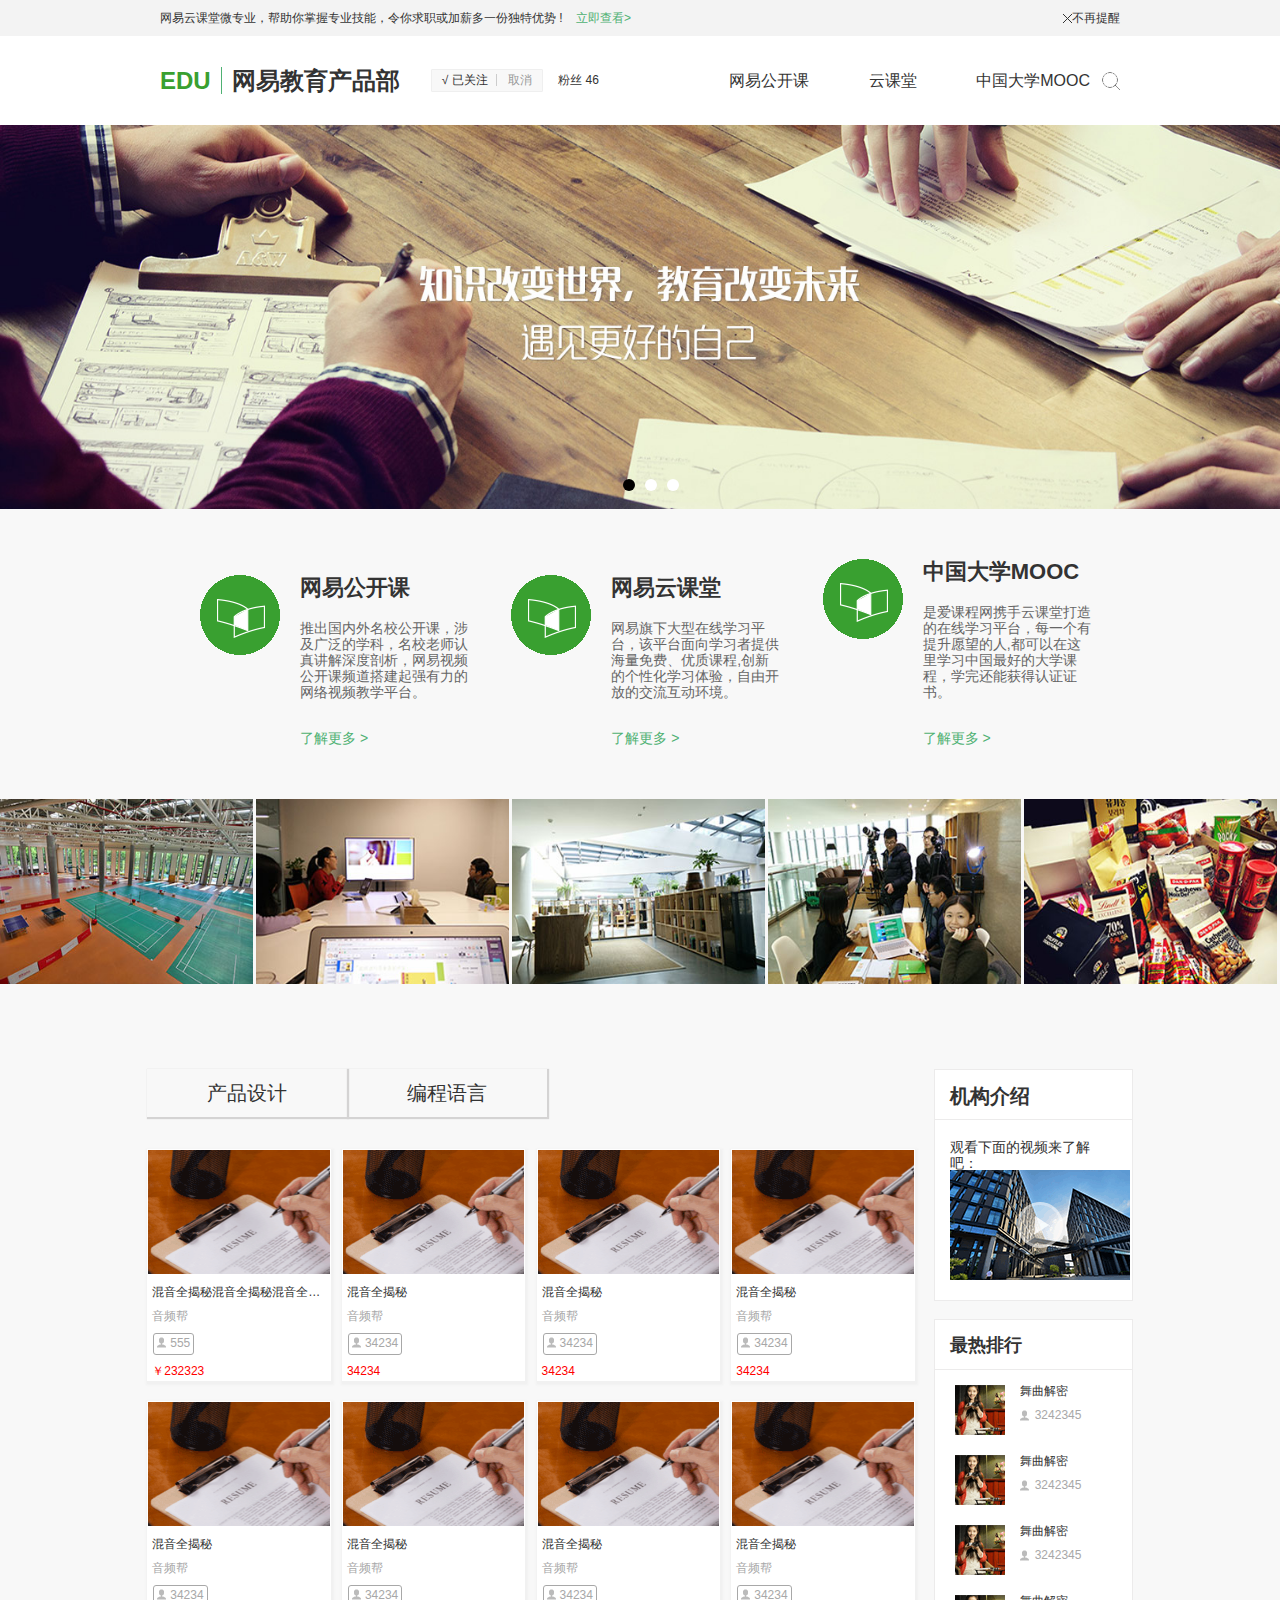
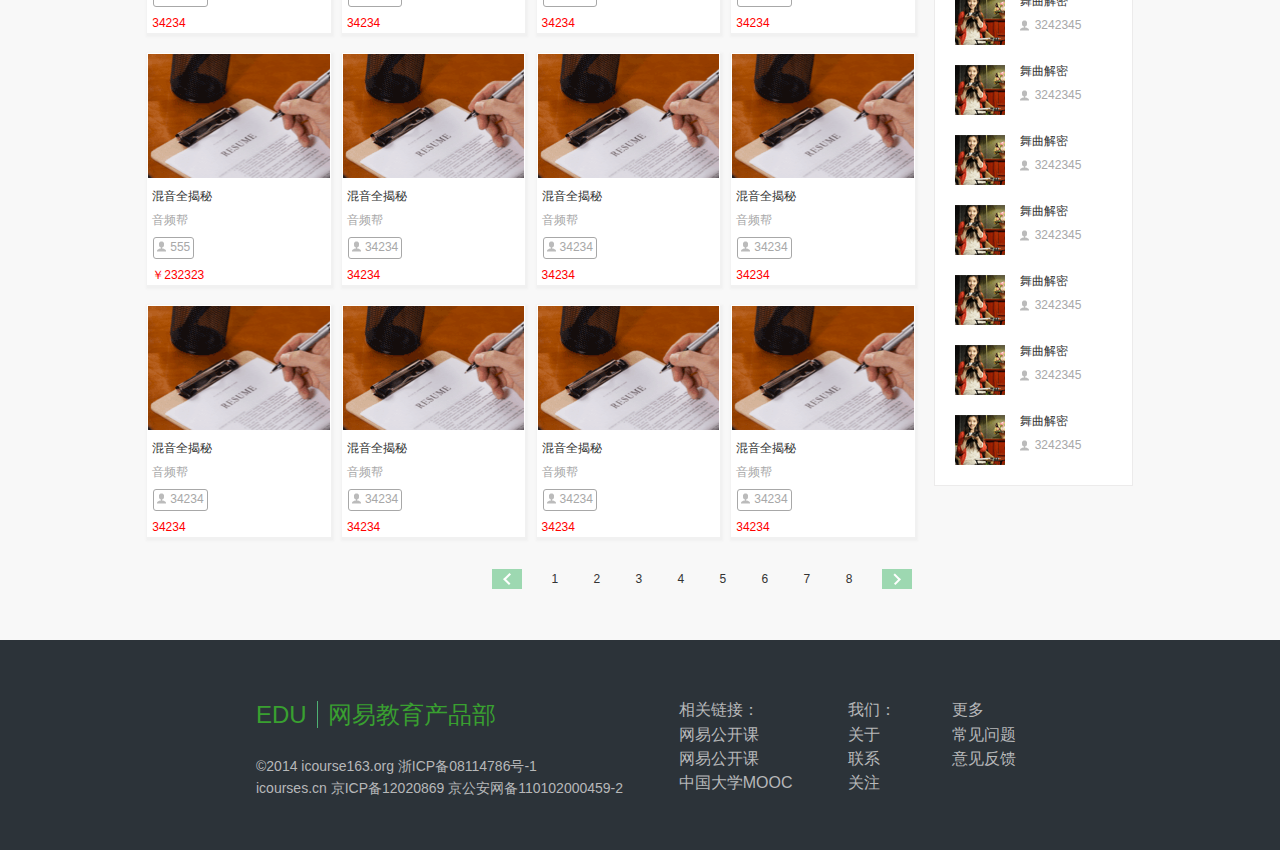
==== index.html @ 42579b44 "first commit" ====
<!DOCTYPE html>
<html lang="en">
<head>
    <meta charset="UTF-8">
    <title>网易教育产品部</title>
    <link rel="stylesheet" href="css/style.css">
</head>
<body>
    <div class="g-pro">
        <div class="pro-content">
            <div class="pro-content-left">
                <p>网易云课堂微专业，帮助你掌握专业技能，令你求职或加薪多一份独特优势 !<span><a href="http://study.163.com/smartSpec/intro.htm"> 立即查看></a></span></p>
            </div>
            <div class="pro-content-right">不再提醒</div>
        </div>
    </div>
    <div class="g-nav">
        <div class="nav-content">
            <div class="nav-left">
                <div class="nav-left-head"><h1><span class="green">EDU</span>网易教育产品部</h1></div>
                <div class="follow-btn"><span class="force">+ 关注</span><span class='cancel'> &nbsp;取消</span></div><span class="f0llow-num">粉丝 45</span>
            </div>
            <ul class="nav-list">
                    <li><a href="http://open.163.com/">网易公开课</a></li>
                    <li><a href="http://study.163.com/">云课堂</a></li>
                    <li><a href="http://www.icourse163.org/">中国大学MOOC</a></li>
            </ul>
        </div>
    </div>
    <div class="g-banner">
        <div id="list" >
            <img src="images/banner1.jpg" alt="1"/>
            <img src="images/banner2.jpg" alt="2"/>
            <img src="images/banner3.jpg" alt="3"/>
        </div>
        <div id="buttons">
            <span index="1" class="on"></span>
            <span index="2"></span>
            <span index="3"></span>
        </div>
    </div>
    <div class="g-product">
        <div class="product-content">
        <ul>
            <li class="open-icon">
            <div class="product">
                <h3>网易公开课</h3><p>推出国内外名校公开课，涉及广泛的学科，名校老师认真讲解深度剖析，网易视频公开课频道搭建起强有力的网络视频教学平台。</p><a href="http://open.163.com/">了解更多 ></a></div></li>
            <li class="learn-icon">
            <div class="product">
                <h3>网易云课堂</h3>
                <p>网易旗下大型在线学习平台，该平台面向学习者提供海量免费、优质课程,创新的个性化学习体验，自由开放的交流互动环境。</p>
                <a href="http://study.163.com/">了解更多 ></a>
            </div></li>
            <li class="mooc-icon">
            <div class="product">
                <h3>中国大学MOOC</h3>
                <p>是爱课程网携手云课堂打造的在线学习平台，每一个有提升愿望的人,都可以在这里学习中国最好的大学课程，学完还能获得认证证书。</p>
                <a href="http://www.icourse163.org/">了解更多 ></a></li>
            </div>
        </ul>
        </div>
    </div>
    <div class="g-img-dis">
        <div class="pic"><img src="images/work1.jpg" alt="1"></div>
        <div class="pic"><img src="images/work2.jpg" alt="2"></div>
        <div class="pic"><img src="images/work3.jpg" alt="3"></div>
        <div class="pic"><img src="images/work4.jpg" alt="4"></div>
        <div class="pic"><img src="images/work5.jpg" alt="5"></div>
    </div>
    <div class="g-course">
        <div class="g-main-course">
            <div class="design">产品设计</div>
            <div class="languge">编程语言</div>
            <div class="course-list">
                <ul>
                <li class="list-item">
                    <div class="item-content">
                        <p class="item-title">混音全揭秘混音全揭秘混音全揭秘混音全揭秘</p>
                        <p class="item-category">音频帮</p>
                        <p class="learnerCount">555</p>
                        <p class="price">￥232323</p>
                    </div>
                </li>
                <li class="list-item">
                    <div class="item-content">
                        <p class="item-title">混音全揭秘</p>
                        <p class="item-category">音频帮</p>
                        <p class="learnerCount">34234</p>
                        <p class="price">34234</p>
                    </div>
                </li>
                <li class="list-item">
                    <div class="item-content">
                        <p class="item-title">混音全揭秘</p>
                        <p class="item-category">音频帮</p>
                        <p class="learnerCount">34234</p>
                        <p class="price">34234</p>
                    </div>
                </li>
                <li class="list-item">
                    <div class="item-content">
                        <p class="item-title">混音全揭秘</p>
                        <p class="item-category">音频帮</p>
                        <p class="learnerCount">34234</p>
                        <p class="price">34234</p>
                    </div>
                </li>
                <li class="list-item">
                    <div class="item-content">
                        <p class="item-title">混音全揭秘</p>
                        <p class="item-category">音频帮</p>
                        <p class="learnerCount">34234</p>
                        <p class="price">34234</p>
                    </div>
                </li>
                <li class="list-item">
                    <div class="item-content">
                        <p class="item-title">混音全揭秘</p>
                        <p class="item-category">音频帮</p>
                        <p class="learnerCount">34234</p>
                        <p class="price">34234</p>
                    </div>
                </li>
                <li class="list-item">
                    <div class="item-content">
                        <p class="item-title">混音全揭秘</p>
                        <p class="item-category">音频帮</p>
                        <p class="learnerCount">34234</p>
                        <p class="price">34234</p>
                    </div>
                </li>
                <li class="list-item">
                    <div class="item-content">
                        <p class="item-title">混音全揭秘</p>
                        <p class="item-category">音频帮</p>
                        <p class="learnerCount">34234</p>
                        <p class="price">34234</p>
                    </div>
                </li>
                <li class="list-item">
                    <div class="item-content">
                        <p class="item-title">混音全揭秘</p>
                        <p class="item-category">音频帮</p>
                        <p class="learnerCount">555</p>
                        <p class="price">￥232323</p>
                    </div>
                </li>
                <li class="list-item">
                    <div class="item-content">
                        <p class="item-title">混音全揭秘</p>
                        <p class="item-category">音频帮</p>
                        <p class="learnerCount">34234</p>
                        <p class="price">34234</p>
                    </div>
                </li>
                <li class="list-item">
                    <div class="item-content">
                        <p class="item-title">混音全揭秘</p>
                        <p class="item-category">音频帮</p>
                        <p class="learnerCount">34234</p>
                        <p class="price">34234</p>
                    </div>
                </li>
                <li class="list-item">
                    <div class="item-content">
                        <p class="item-title">混音全揭秘</p>
                        <p class="item-category">音频帮</p>
                        <p class="learnerCount">34234</p>
                        <p class="price">34234</p>
                    </div>
                </li>
                <li class="list-item">
                    <div class="item-content">
                        <p class="item-title">混音全揭秘</p>
                        <p class="item-category">音频帮</p>
                        <p class="learnerCount">34234</p>
                        <p class="price">34234</p>
                    </div>
                </li>
                <li class="list-item">
                    <div class="item-content">
                        <p class="item-title">混音全揭秘</p>
                        <p class="item-category">音频帮</p>
                        <p class="learnerCount">34234</p>
                        <p class="price">34234</p>
                    </div>
                </li>
                <li class="list-item">
                    <div class="item-content">
                        <p class="item-title">混音全揭秘</p>
                        <p class="item-category">音频帮</p>
                        <p class="learnerCount">34234</p>
                        <p class="price">34234</p>
                    </div>
                </li>
                <li class="list-item">
                    <div class="item-content">
                        <p class="item-title">混音全揭秘</p>
                        <p class="item-category">音频帮</p>
                        <p class="learnerCount">34234</p>
                        <p class="price">34234</p>
                    </div>
                </li>
                </ul>
            </div>
            <div class="next">
                <ul>
                    <li class="pre">&nbsp;&nbsp;&nbsp;&nbsp;&nbsp;&nbsp;&nbsp;&nbsp;&nbsp;</li>
                    <li class="num">1</li>
                    <li class="num">2</li>
                    <li class="num">3</li>
                    <li class="num">4</li>
                    <li class="num">5</li>
                    <li class="num">6</li>
                    <li class="num">7</li>
                    <li class="num">8</li>
                    <li class="nex">&nbsp;&nbsp;&nbsp;&nbsp;&nbsp;&nbsp;&nbsp;&nbsp;&nbsp;</li>
                </ul>
            </div>
        </div>
        <div class="g-side-hot">
            <div class="org-intro"><h2>机构介绍</h2></div>
            <div class="org-movie"><p>观看下面的视频来了解吧：</p></div>
            <div class="hot-list"><h3>最热排行</h3></div>
            <div class="hot-item">
                <ul>
                    <li>
                        <div class="item-content">
                            <p class="item-title">舞曲解密</p>
                            <p class="hotcount">3242345</p>
                        </div>
                    </li>
                    <li>
                        <div class="item-content">
                            <p class="item-title">舞曲解密</p>
                            <p class="hotcount">3242345</p>
                        </div>
                    </li>
                    <li>
                        <div class="item-content">
                            <p class="item-title">舞曲解密</p>
                            <p class="hotcount">3242345</p>
                        </div>
                    </li>
                    <li>
                        <div class="item-content">
                            <p class="item-title">舞曲解密</p>
                            <p class="hotcount">3242345</p>
                        </div>
                    </li>
                    <li>
                        <div class="item-content">
                            <p class="item-title">舞曲解密</p>
                            <p class="hotcount">3242345</p>
                        </div>
                    </li>
                    <li>
                        <div class="item-content">
                            <p class="item-title">舞曲解密</p>
                            <p class="hotcount">3242345</p>
                        </div>
                    </li>
                    <li>
                        <div class="item-content">
                            <p class="item-title">舞曲解密</p>
                            <p class="hotcount">3242345</p>
                        </div>
                    </li>
                    <li>
                        <div class="item-content">
                            <p class="item-title">舞曲解密</p>
                            <p class="hotcount">3242345</p>
                        </div>
                    </li>
                    <li>
                        <div class="item-content">
                            <p class="item-title">舞曲解密</p>
                            <p class="hotcount">3242345</p>
                        </div>
                    </li>
                    <li>
                        <div class="item-content">
                            <p class="item-title">舞曲解密</p>
                            <p class="hotcount">3242345</p>
                        </div>
                    </li>
                </ul>
            </div>
        </div>
    </div>
    <div class="g-footer">
        <ul>
            <li>
                <div class="footer-logo">
                    <p class="logo-name"><span class="green">EDU</span>网易教育产品部</p>
                    <p>©2014 icourse163.org 浙ICP备08114786号-1</p>
                    <p>icourses.cn 京ICP备12020869 京公安网备110102000459-2</p>
                </div>
            </li>
            <li>
                <div class="link">
                    <p>相关链接：</p>
                    <p><a href="">网易公开课</a></p>
                    <p><a href="">网易公开课</a></p>
                    <p><a href="">中国大学MOOC</a></p>
                </div>
            </li>
            <li>
                <div class="us">
                    <p>我们：</p>
                    <p>关于</p>
                    <p>联系</p>
                    <p id="weibo">关注</p>
                </div>
            </li>
            <li>
                <div>
                    <p>更多</p>
                    <p>常见问题</p>
                    <p>意见反馈</p>
                </div>
            </li>
        </ul>
    </div>
    <div class="g-dis-login">
        <div class="mask">
        <form  class="loginForm" name="loginForm">
            <div class="close-icon .clear:after"></div>
            <legend><h1>登录网易云课堂</h1></legend>
            <fieldset>
                <div class="msg"></div>
                <div>
                    <input type="text" name="account" id="account"placeholder="账户">
                </div>
                <div>
                    <input type="password" name="password" id="password" placeholder="密码">
                </div>
                <div>
                    <input id="login" type="button" value="登 录" >
                </div>
            </fieldset>
        </form>
        </div>
    </div>
    <script src="js/md5.min.js"></script>
    <script src="js/main.js" type="text/javascript"></script>
</body>
</html>
---- css/style.css ----
/* reset */
html,body,h1,h2,h3,h4,h5,h6,div,dl,dt,dd,ul,ol,li,p,blockquote,pre,hr,figure,table,caption,th,td,form,fieldset,legend,input,button,textarea,menu{margin:0;padding:0;}
header,footer,section,article,aside,nav,hgroup,address,figure,figcaption,menu,details{display:block;}
table{border-collapse:collapse;border-spacing:0;}
caption,th{text-align:left;font-weight:normal;}
html,body,fieldset,img,iframe,abbr{border:0;}
i,cite,em,var,address,dfn{font-style:normal;}
[hidefocus],summary{outline:0;}
li{list-style:none;}
h1,h2,h3,h4,h5,h6,small{font-size:100%;}
sup,sub{font-size:83%;}
pre,code,kbd,samp{font-family:inherit;}
q:before,q:after{content:none;}
body,textarea{overflow:auto;resize:none;}
label,summary{cursor:default;}
a,button{cursor:pointer;}
h1,h2,h3,h4,h5,h6,em,strong,b{font-weight:bold;}
del,ins,u,s,a,a:hover{text-decoration:none;}
body,textarea,input,button,select,keygen,legend{font:12px/1.14 arial,\5b8b\4f53;color:#333;outline:0;}
body{background:#fff;}
a,a:hover{color:#333;}

body{background-color: #f8f8f8}

.g-pro{height: 36px;background-color: #f3f3f3}
.pro-content{width: 75%;margin: 0 auto;line-height: 36px;}
.pro-content-left{float: left;}
.pro-content a{color: #4fb173;margin-left: 10px; }
.pro-content-right{ text-align: right; background: url(../images/close.png) 95% 50% no-repeat;}

.g-nav{height: 89px;background-color: #ffffff}
.nav-content{width: 75%;margin: 0 auto;line-height: 89px;}
.nav-left{float: left;}
.nav-left-head{float: left;font-size: 24px;}
.green{color: #39a030; border-right: 1px solid #4fb173;margin-right: 10px;padding-right: 10px;}
.follow-btn{display: inline-block;height: 21px;padding: 0px 10px;line-height: 21px;border-radius: 1px;cursor: pointer; margin: 0px 15px 0px 31px; background-color: #4fb173;color: #ffffff}
.follow-btn:hover{background-color: #2fb556;}
.follow-btn-ed{border:1px solid #efefef; background-color: #f8f8f8;color: #333333}
.follow-btn-ed:hover{background-color: #fff;}

.cancel{display: none; border-left: 1px solid #cccccc;padding-left: 8px;margin-left: 5px;color: #999999;height: 12px;font-size: 12px;line-height: 12px;}
.cancel:hover{color: #21a557;text-decoration: underline}
.nav-list{list-style: none;float: right;font-size: 16px; color: #747474;background: url(../images/search.png) no-repeat 100% 50%;}
.nav-list li{display: inline-block;margin-left: 25px;margin-right: 30px; }
.nav-list a:hover{color: #4fb173;}

.g-banner{position: relative;height: 384px; overflow: hidden;}
#list { width: 100%; height: 100%; position: absolute; z-index: 1;}
#list img {width: 100%;height: 384px;}
#buttons { position: absolute; height: 10px; width: 100px; z-index: 2; bottom: 20px; left: 623px;}
#buttons span { cursor: pointer; float: left; width: 12px; height: 12px; border-radius: 50%; background: #ffffff; margin-right: 10px;}
#buttons .on {  background: black;}

.g-product{height: 290px;background-color: #f8f8f8 }
.g-product .product-content{width: 75%;margin: 0 auto; }
.product-content ul{float: left;}
.product-content li{display: inline-block;width: 30%;margin-left: 20px;}
.product-content .open-icon{background: url(../images/mooc.png)  20px 50px no-repeat; }
.product-content .learn-icon{background: url(../images/mooc.png)  20px 50px no-repeat; }
.product-content .mooc-icon{background: url(../images/mooc.png)  20px 50px no-repeat; }
.product{margin-top: 50px;margin-left: 120px; font-size: 14px;}
.product h3{font-size: 22px;}
.product p{margin-bottom: 30px;margin-top: 21px;color: #666666}
.product a{color:  #4fb173;}

.g-dis-img{height: 220px;}
.pic{float: left;width: 20%;}
.pic img{width: 99%; height: 185px; }


.g-course{position: relative;width: 77%;margin: 0 auto; margin-top: 270px; }
.g-main-course{position: absolute;left: 0;top: 0; width: 80%;}
.design{position: absolute;left: 0;top: 0;width: 200px;height: 48px;font-size: 20px; box-shadow: 1px 1px 1px 1px #d4d3d3; text-align: center;line-height: 48px;}
.languge{position: absolute;left: 200px;top: 0;width: 200px;height: 48px;font-size: 20px; box-shadow: 1px 1px 1px 1px #d4d3d3;text-align: center;line-height: 48px; }
.course-list{position: absolute;top: 80px;left: 0;width: 100%}
.course-list ul{float: left;width: 100%;}
.course-list li{background-color: #ffffff;text-indent: 4px;}
.course-list li:hover{box-shadow: 1px 2px 3px 2px #d4d3d3;}
.list-item{display: inline-block;background-color: #ffffff; width: 23%;height: 230px;margin-right:8px;margin-bottom: 20px;border:1px solid #ffffff;box-shadow: 1px 2px 2px 2px #f1f1f1; background: url(../images/list.png) 0 0 no-repeat;}
.item-content{margin-top: 136px;}
.item-content p{margin-top: 10px}
.item-title{overflow: hidden;text-overflow: ellipsis;white-space: nowrap;width: 98%}
.item-category{color: #a8a8a8}
.learnerCount{display: inline-block; border: 1px solid #a8a8a8;border-radius: 3px;padding: 3px 3px 3px 12px;margin-left: 5px; color: #a8a8a8;background: url(../images/count.png) 3px 3px no-repeat;text-align: right;}
.price{color: red}

.next{position: absolute;right: 24px;top: 1100px;height: 20px;}
.next ul{float: left;}
.next li{display: inline-block;margin: 0px 10px;line-height: 20px }
.next li:hover{background-color: #9dd8b1;color: #ffffff}
.next .num{padding: 0 6px;}
.next .pre{background: url(../images/pre.png) 0px 0px no-repeat;}
.next .nex{background: url(../images/next.png) 0px 0px no-repeat;margin-right: 0}


.org-intro{position: absolute;top: 0;right: 0;width: 20%;height: 50px;vertical-align: middle; background-color: #ffffff;border:1px solid #ecebeb;}
.org-intro h2{margin: 15px 15px;font-size: 20px;}
.org-movie{position: absolute;top: 50px;right: 0;width: 20%;height: 180px; border:1px solid #ecebeb;background: url(../images/intro.png) 15px 50px no-repeat;background-color: #ffffff;}
.org-movie p{margin: 20px 15px 10px ;font-size: 14px;}

.hot-list{position: absolute;top: 250px;right: 0;width: 20%; height: 50px;background-color: #ffffff;border:1px solid #ecebeb;}
.hot-list h3{margin: 15px 15px;font-size: 18px;}
.hot-item{position: absolute;top: 300px;right: 0;width: 20%; background-color: #ffffff;border:1px solid #ecebeb;}
.hot-item li{background: url(../images/hot.png)20px  no-repeat;height: 50px;margin-bottom: 20px;}
.hot-item div{margin-left: 85px;margin-top: 15px;height: 50px}
.hot-item .hotcount{color: #a8a8a8;background: url(../images/count.png) 0px 1.5px no-repeat;padding-left: 15px;}

.g-footer ul{float: left;width: 80%;margin-left: 20%}
.g-footer li{display: inline-block;margin-right: 5%;margin-top: 6%;vertical-align: top;}
.g-footer{position: absolute;top: 2240px; height: 210px;width:100%;background-color: #2c3339;color: #b7b8b9;font-size: 16px;}
.g-footer p{margin-bottom: 6px;}
.g-footer .logo-name{margin-bottom: 30px;color: #39a030;font-size: 24px;}
.footer-logo p{font-size: 14px;}
.link a{color: #b7b8b9}
.link a:hover{text-decoration: underline};
.us{background: url(../images/weibo.png) 3px 10px no-repeat;}

.g-dis-login{display: none;}
.mask{position: fixed;top: 0;left: 0;z-index: 999;width: 100%;height: 100%;background:rgba(0,0,0,0.7) ;}
.close-icon{float: right;height: 20px;width: 30px; background: url(../images/close-icon.png) right 10px  top 10px no-repeat;}
.loginForm{width: 380px;height: 280px;margin:120px auto;background-color: #ffffff;}
.loginForm legend{font: 18px bold "微软雅黑";color: #000;margin-left: 40px;padding-top: 30px; }
.loginForm fieldset>div{margin:20px 40px ;}
.loginForm input{width: 100%;height: 40px;text-indent: 10px;font-size: 18px;}
.loginForm input[value]{width: 100%;height: 40px;margin-top: 10px;font-size: 18px;border:2px solid #d5e3da; border-top: none;border-left: none; background-color: #1ea73f;color: #fff}
.clear:after{display:block;visibility:hidden;clear:left;height:0;overflow:hidden;content:'.';}
.clear{zoom:1;}
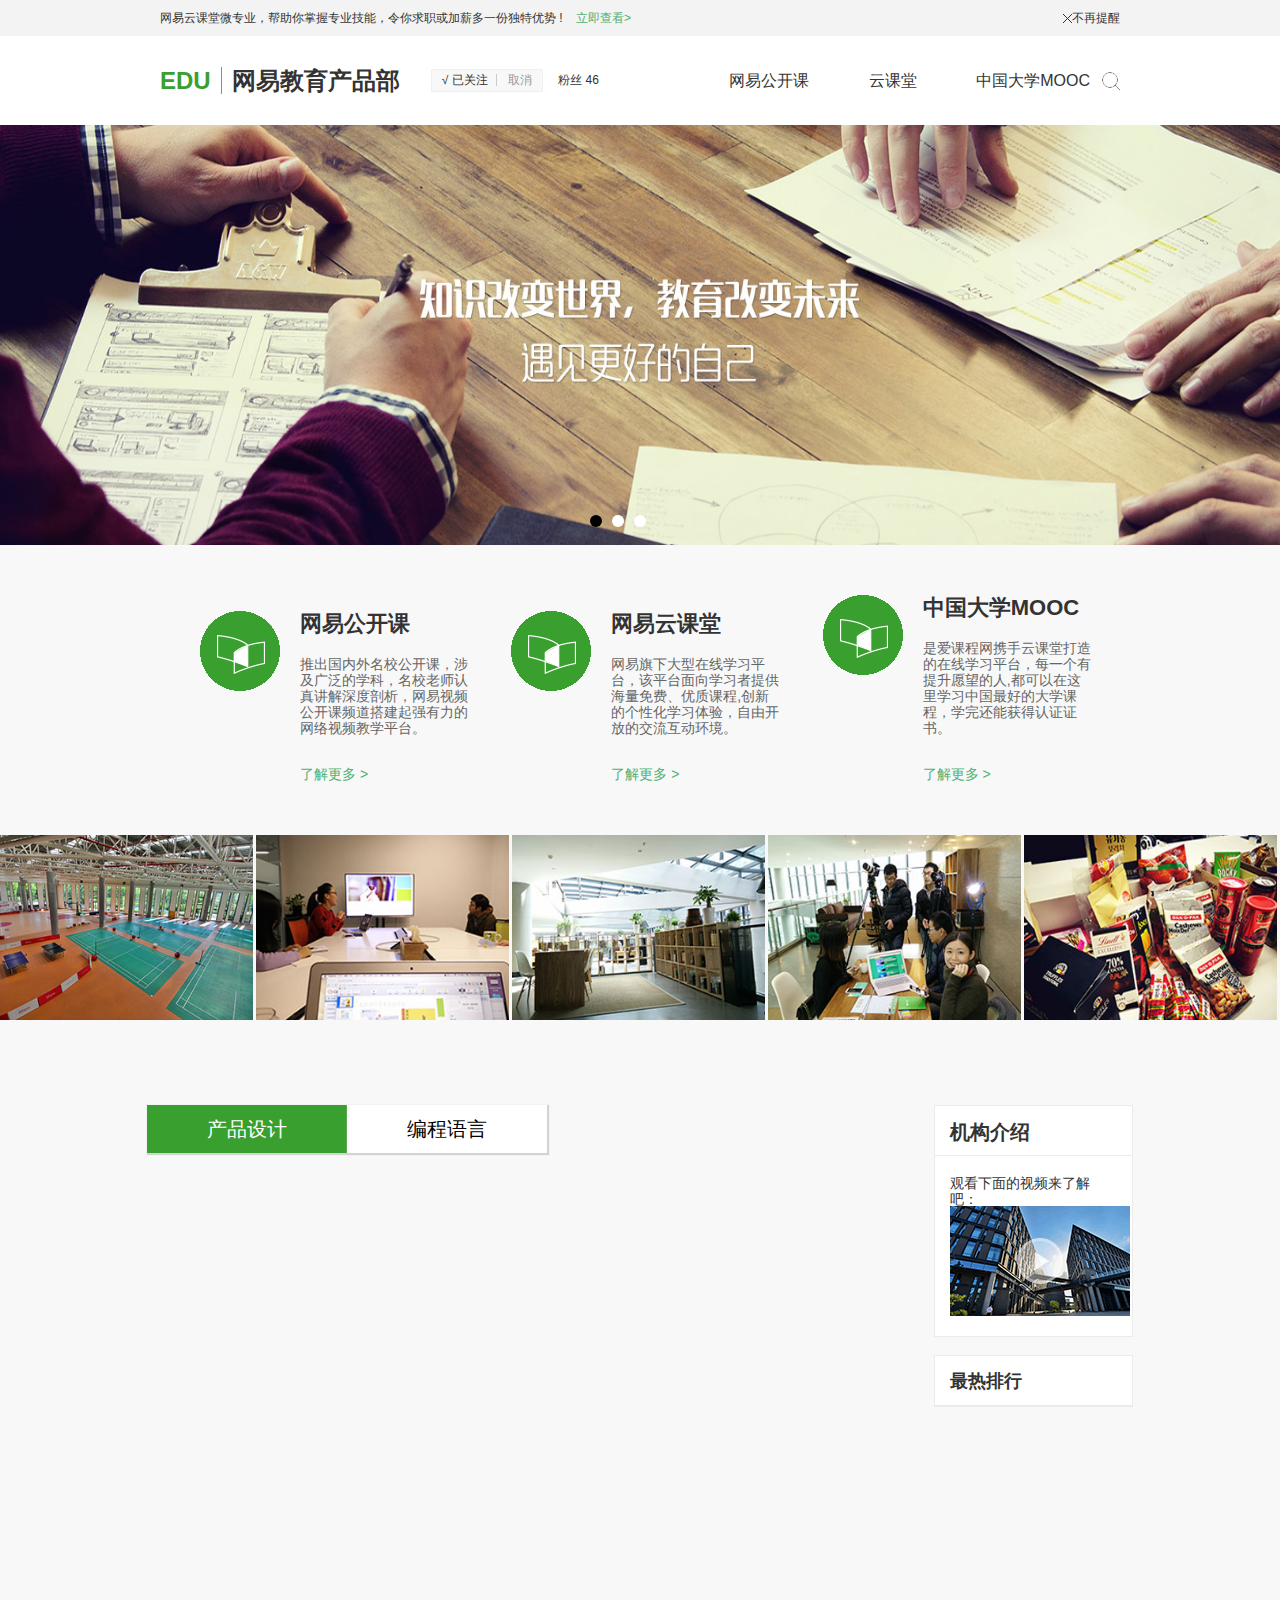
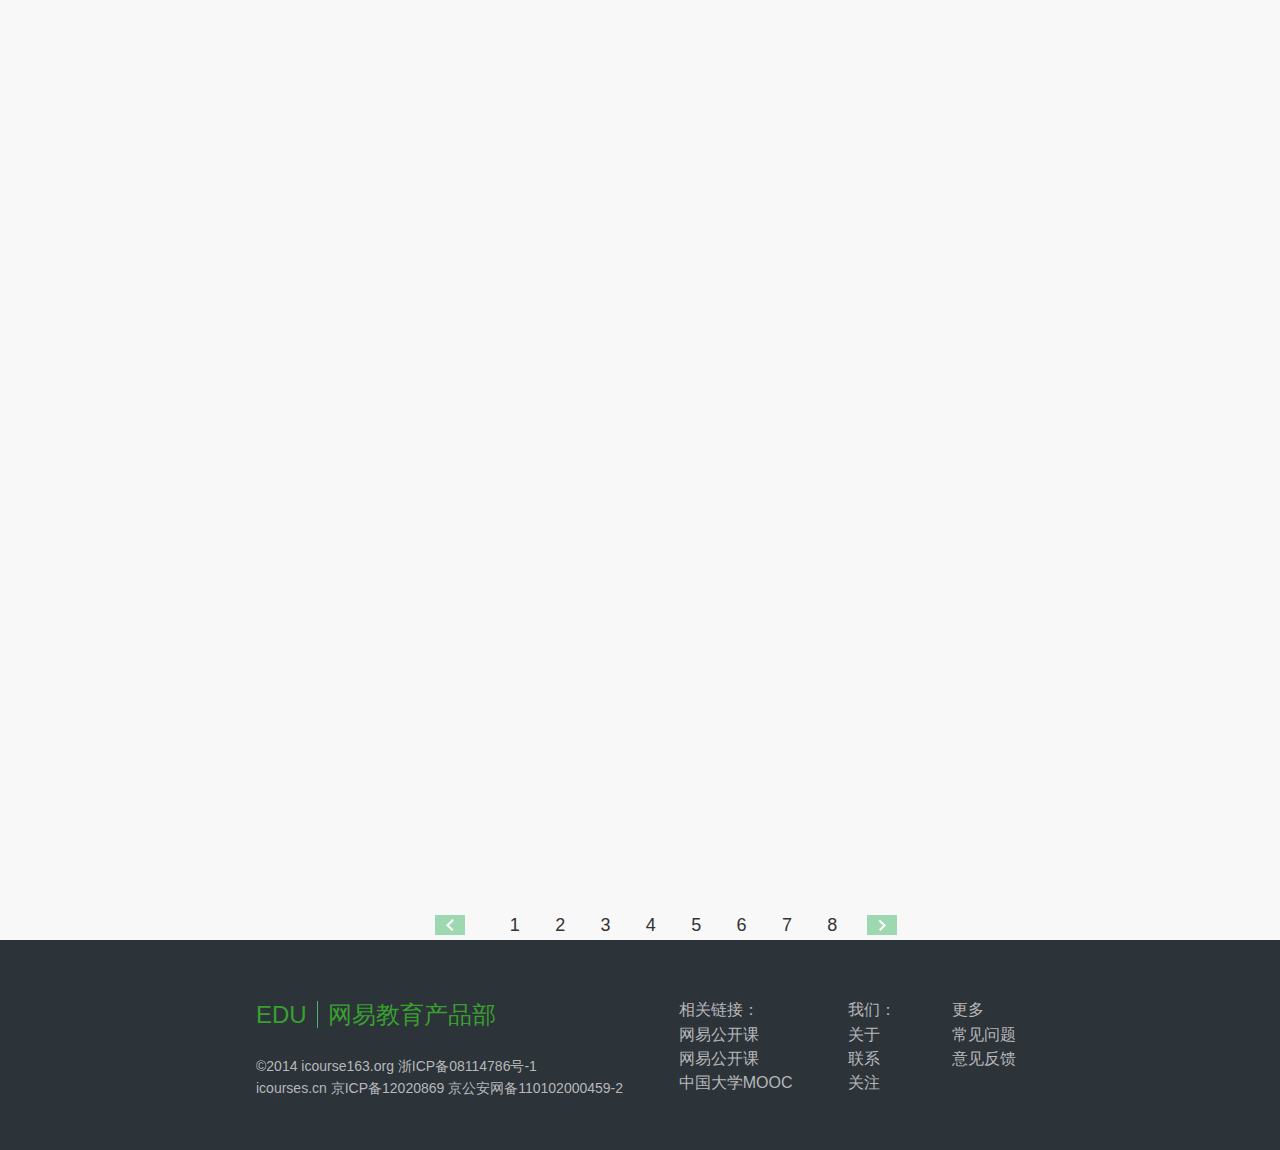
==== commit 76693171: "基本完成" ====
--- a/index.html
+++ b/index.html
@@ -1,7 +1,7 @@
 <!DOCTYPE html>
 <html lang="en">
 <head>
-    <meta charset="UTF-8">
+    <meta charset="UTF-8" name="viewport" content="width=device-width,initial-scale=1.0,user-scalable=no"/>
     <title>网易教育产品部</title>
     <link rel="stylesheet" href="css/style.css">
 </head>
@@ -28,10 +28,12 @@
         </div>
     </div>
     <div class="g-banner">
-        <div id="list" >
-            <img src="images/banner1.jpg" alt="1"/>
-            <img src="images/banner2.jpg" alt="2"/>
-            <img src="images/banner3.jpg" alt="3"/>
+        <div id="list" style="top:-420px;" >
+            <a href=""><img src="images/banner3.jpg" alt="3"/></a>
+            <a href="http://open.163.com/"><img src="images/banner1.jpg" alt="1"/></a>
+            <a href="http://study.163.com/"><img src="images/banner2.jpg" alt="2" /></a>
+            <a href="http://www.icourse163.org/"><img src="images/banner3.jpg" alt="3"/></a>
+            <a href=""><img src="images/banner1.jpg" alt="1"/></a>
         </div>
         <div id="buttons">
             <span index="1" class="on"></span>
@@ -73,134 +75,6 @@
             <div class="languge">编程语言</div>
             <div class="course-list">
                 <ul>
-                <li class="list-item">
-                    <div class="item-content">
-                        <p class="item-title">混音全揭秘混音全揭秘混音全揭秘混音全揭秘</p>
-                        <p class="item-category">音频帮</p>
-                        <p class="learnerCount">555</p>
-                        <p class="price">￥232323</p>
-                    </div>
-                </li>
-                <li class="list-item">
-                    <div class="item-content">
-                        <p class="item-title">混音全揭秘</p>
-                        <p class="item-category">音频帮</p>
-                        <p class="learnerCount">34234</p>
-                        <p class="price">34234</p>
-                    </div>
-                </li>
-                <li class="list-item">
-                    <div class="item-content">
-                        <p class="item-title">混音全揭秘</p>
-                        <p class="item-category">音频帮</p>
-                        <p class="learnerCount">34234</p>
-                        <p class="price">34234</p>
-                    </div>
-                </li>
-                <li class="list-item">
-                    <div class="item-content">
-                        <p class="item-title">混音全揭秘</p>
-                        <p class="item-category">音频帮</p>
-                        <p class="learnerCount">34234</p>
-                        <p class="price">34234</p>
-                    </div>
-                </li>
-                <li class="list-item">
-                    <div class="item-content">
-                        <p class="item-title">混音全揭秘</p>
-                        <p class="item-category">音频帮</p>
-                        <p class="learnerCount">34234</p>
-                        <p class="price">34234</p>
-                    </div>
-                </li>
-                <li class="list-item">
-                    <div class="item-content">
-                        <p class="item-title">混音全揭秘</p>
-                        <p class="item-category">音频帮</p>
-                        <p class="learnerCount">34234</p>
-                        <p class="price">34234</p>
-                    </div>
-                </li>
-                <li class="list-item">
-                    <div class="item-content">
-                        <p class="item-title">混音全揭秘</p>
-                        <p class="item-category">音频帮</p>
-                        <p class="learnerCount">34234</p>
-                        <p class="price">34234</p>
-                    </div>
-                </li>
-                <li class="list-item">
-                    <div class="item-content">
-                        <p class="item-title">混音全揭秘</p>
-                        <p class="item-category">音频帮</p>
-                        <p class="learnerCount">34234</p>
-                        <p class="price">34234</p>
-                    </div>
-                </li>
-                <li class="list-item">
-                    <div class="item-content">
-                        <p class="item-title">混音全揭秘</p>
-                        <p class="item-category">音频帮</p>
-                        <p class="learnerCount">555</p>
-                        <p class="price">￥232323</p>
-                    </div>
-                </li>
-                <li class="list-item">
-                    <div class="item-content">
-                        <p class="item-title">混音全揭秘</p>
-                        <p class="item-category">音频帮</p>
-                        <p class="learnerCount">34234</p>
-                        <p class="price">34234</p>
-                    </div>
-                </li>
-                <li class="list-item">
-                    <div class="item-content">
-                        <p class="item-title">混音全揭秘</p>
-                        <p class="item-category">音频帮</p>
-                        <p class="learnerCount">34234</p>
-                        <p class="price">34234</p>
-                    </div>
-                </li>
-                <li class="list-item">
-                    <div class="item-content">
-                        <p class="item-title">混音全揭秘</p>
-                        <p class="item-category">音频帮</p>
-                        <p class="learnerCount">34234</p>
-                        <p class="price">34234</p>
-                    </div>
-                </li>
-                <li class="list-item">
-                    <div class="item-content">
-                        <p class="item-title">混音全揭秘</p>
-                        <p class="item-category">音频帮</p>
-                        <p class="learnerCount">34234</p>
-                        <p class="price">34234</p>
-                    </div>
-                </li>
-                <li class="list-item">
-                    <div class="item-content">
-                        <p class="item-title">混音全揭秘</p>
-                        <p class="item-category">音频帮</p>
-                        <p class="learnerCount">34234</p>
-                        <p class="price">34234</p>
-                    </div>
-                </li>
-                <li class="list-item">
-                    <div class="item-content">
-                        <p class="item-title">混音全揭秘</p>
-                        <p class="item-category">音频帮</p>
-                        <p class="learnerCount">34234</p>
-                        <p class="price">34234</p>
-                    </div>
-                </li>
-                <li class="list-item">
-                    <div class="item-content">
-                        <p class="item-title">混音全揭秘</p>
-                        <p class="item-category">音频帮</p>
-                        <p class="learnerCount">34234</p>
-                        <p class="price">34234</p>
-                    </div>
-                </li>
                 </ul>
             </div>
             <div class="next">
@@ -224,66 +98,7 @@
             <div class="hot-list"><h3>最热排行</h3></div>
             <div class="hot-item">
                 <ul>
-                    <li>
-                        <div class="item-content">
-                            <p class="item-title">舞曲解密</p>
-                            <p class="hotcount">3242345</p>
-                        </div>
-                    </li>
-                    <li>
-                        <div class="item-content">
-                            <p class="item-title">舞曲解密</p>
-                            <p class="hotcount">3242345</p>
-                        </div>
-                    </li>
-                    <li>
-                        <div class="item-content">
-                            <p class="item-title">舞曲解密</p>
-                            <p class="hotcount">3242345</p>
-                        </div>
-                    </li>
-                    <li>
-                        <div class="item-content">
-                            <p class="item-title">舞曲解密</p>
-                            <p class="hotcount">3242345</p>
-                        </div>
-                    </li>
-                    <li>
-                        <div class="item-content">
-                            <p class="item-title">舞曲解密</p>
-                            <p class="hotcount">3242345</p>
-                        </div>
-                    </li>
-                    <li>
-                        <div class="item-content">
-                            <p class="item-title">舞曲解密</p>
-                            <p class="hotcount">3242345</p>
-                        </div>
-                    </li>
-                    <li>
-                        <div class="item-content">
-                            <p class="item-title">舞曲解密</p>
-                            <p class="hotcount">3242345</p>
-                        </div>
-                    </li>
-                    <li>
-                        <div class="item-content">
-                            <p class="item-title">舞曲解密</p>
-                            <p class="hotcount">3242345</p>
-                        </div>
-                    </li>
-                    <li>
-                        <div class="item-content">
-                            <p class="item-title">舞曲解密</p>
-                            <p class="hotcount">3242345</p>
-                        </div>
-                    </li>
-                    <li>
-                        <div class="item-content">
-                            <p class="item-title">舞曲解密</p>
-                            <p class="hotcount">3242345</p>
-                        </div>
-                    </li>
+
                 </ul>
             </div>
         </div>
@@ -342,6 +157,21 @@
         </form>
         </div>
     </div>
+    <div class="g-dis-vedio">
+        <div class="mask">
+            <div  class="video">
+                <div class="close-video"></div>
+                <h3>请观看下面的视频</h3>
+                <video src="http://mov.bn.netease.com/open-movie/nos/mp4/2014/12/30/SADQ86F5S_shd.mp4" width="860" height="480"  controls>
+
+                </video>
+            </div>
+            <div class="controls">
+                <input type="button" value="play" id="videobtn">
+                <span id="curtime">0</span>/<span id="duration">0</span>
+            </div>
+        </div>
+    </div>
     <script src="js/md5.min.js"></script>
     <script src="js/main.js" type="text/javascript"></script>
 </body>
--- a/css/style.css
+++ b/css/style.css
@@ -1,25 +1,15 @@
 /* reset */
-html,body,h1,h2,h3,h4,h5,h6,div,dl,dt,dd,ul,ol,li,p,blockquote,pre,hr,figure,table,caption,th,td,form,fieldset,legend,input,button,textarea,menu{margin:0;padding:0;}
-header,footer,section,article,aside,nav,hgroup,address,figure,figcaption,menu,details{display:block;}
-table{border-collapse:collapse;border-spacing:0;}
-caption,th{text-align:left;font-weight:normal;}
-html,body,fieldset,img,iframe,abbr{border:0;}
-i,cite,em,var,address,dfn{font-style:normal;}
-[hidefocus],summary{outline:0;}
+html,body,img,h1,h2,h3,h4,h5,h6,div,dl,dt,dd,ul,ol,li,p,blockquote,pre,hr,figure,table,caption,th,td,form,fieldset,legend,input,button,textarea,menu,a,video{margin:0;padding:0;}
+html,body,fieldset,img{border:0;}
 li{list-style:none;}
 h1,h2,h3,h4,h5,h6,small{font-size:100%;}
-sup,sub{font-size:83%;}
-pre,code,kbd,samp{font-family:inherit;}
-q:before,q:after{content:none;}
 body,textarea{overflow:auto;resize:none;}
-label,summary{cursor:default;}
 a,button{cursor:pointer;}
 h1,h2,h3,h4,h5,h6,em,strong,b{font-weight:bold;}
 del,ins,u,s,a,a:hover{text-decoration:none;}
 body,textarea,input,button,select,keygen,legend{font:12px/1.14 arial,\5b8b\4f53;color:#333;outline:0;}
 body{background:#fff;}
 a,a:hover{color:#333;}
-
 body{background-color: #f8f8f8}
 
 .g-pro{height: 36px;background-color: #f3f3f3}
@@ -44,10 +34,10 @@
 .nav-list li{display: inline-block;margin-left: 25px;margin-right: 30px; }
 .nav-list a:hover{color: #4fb173;}
 
-.g-banner{position: relative;height: 384px; overflow: hidden;}
-#list { width: 100%; height: 100%; position: absolute; z-index: 1;}
-#list img {width: 100%;height: 384px;}
-#buttons { position: absolute; height: 10px; width: 100px; z-index: 2; bottom: 20px; left: 623px;}
+.g-banner{position: relative;height: 420px; overflow: hidden;}
+#list { width: 100%;height: 2000px; position: absolute; z-index: 1;}
+#list img {width: 100%;height: 420px;display: table-row;}
+#buttons { position: absolute; height: 10px; width: 100px; z-index: 2; bottom: 20px; left: 50%;transform: translateX(-50%);}
 #buttons span { cursor: pointer; float: left; width: 12px; height: 12px; border-radius: 50%; background: #ffffff; margin-right: 10px;}
 #buttons .on {  background: black;}
 
@@ -74,20 +64,22 @@
 .languge{position: absolute;left: 200px;top: 0;width: 200px;height: 48px;font-size: 20px; box-shadow: 1px 1px 1px 1px #d4d3d3;text-align: center;line-height: 48px; }
 .course-list{position: absolute;top: 80px;left: 0;width: 100%}
 .course-list ul{float: left;width: 100%;}
-.course-list li{background-color: #ffffff;text-indent: 4px;}
-.course-list li:hover{box-shadow: 1px 2px 3px 2px #d4d3d3;}
-.list-item{display: inline-block;background-color: #ffffff; width: 23%;height: 230px;margin-right:8px;margin-bottom: 20px;border:1px solid #ffffff;box-shadow: 1px 2px 2px 2px #f1f1f1; background: url(../images/list.png) 0 0 no-repeat;}
-.item-content{margin-top: 136px;}
-.item-content p{margin-top: 10px}
+.course-list li{background-color: #ffffff; padding-bottom: 10px;}
+.course-list li img{width: 100%;height: 55%;}
+.course-list li:hover{box-shadow: 1px 2px 2px 2px #d4d3d3;}
+.course-list li:hover a{color: #39a030}
+.list-item{display: inline-block;background-color: #ffffff; width: 23%;height: 230px;margin-right:8px;margin-bottom: 20px;border:1px solid #ffffff;box-shadow: 1px 2px 2px 2px #f1f1f1; }
+.item-content{margin-top: 6px;}
+.item-content p{margin-top: 10px;margin-left: 5px;}
 .item-title{overflow: hidden;text-overflow: ellipsis;white-space: nowrap;width: 98%}
 .item-category{color: #a8a8a8}
 .learnerCount{display: inline-block; border: 1px solid #a8a8a8;border-radius: 3px;padding: 3px 3px 3px 12px;margin-left: 5px; color: #a8a8a8;background: url(../images/count.png) 3px 3px no-repeat;text-align: right;}
 .price{color: red}
 
-.next{position: absolute;right: 24px;top: 1100px;height: 20px;}
+.next{position: absolute;right: 24px;top: 1410px;height: 20px;}
 .next ul{float: left;}
-.next li{display: inline-block;margin: 0px 10px;line-height: 20px }
-.next li:hover{background-color: #9dd8b1;color: #ffffff}
+.next li{display: inline-block;margin: 0px 10px;line-height: 20px ;font-size: 18px;}
+.next li[class="num"]:hover {background-color: #9dd8b1;color: #ffffff;cursor: pointer;}
 .next .num{padding: 0 6px;}
 .next .pre{background: url(../images/pre.png) 0px 0px no-repeat;}
 .next .nex{background: url(../images/next.png) 0px 0px no-repeat;margin-right: 0}
@@ -101,13 +93,14 @@
 .hot-list{position: absolute;top: 250px;right: 0;width: 20%; height: 50px;background-color: #ffffff;border:1px solid #ecebeb;}
 .hot-list h3{margin: 15px 15px;font-size: 18px;}
 .hot-item{position: absolute;top: 300px;right: 0;width: 20%; background-color: #ffffff;border:1px solid #ecebeb;}
-.hot-item li{background: url(../images/hot.png)20px  no-repeat;height: 50px;margin-bottom: 20px;}
-.hot-item div{margin-left: 85px;margin-top: 15px;height: 50px}
+.hot-item li{height: 50px;margin-bottom: 20px;}
+.hot-item li img{height: 100%;width: 25%;float: left;margin-left: 15px;}
+.hot-item div{margin-left: 85px;margin-top: 15px;height: 50px;}
 .hot-item .hotcount{color: #a8a8a8;background: url(../images/count.png) 0px 1.5px no-repeat;padding-left: 15px;}
 
 .g-footer ul{float: left;width: 80%;margin-left: 20%}
 .g-footer li{display: inline-block;margin-right: 5%;margin-top: 6%;vertical-align: top;}
-.g-footer{position: absolute;top: 2240px; height: 210px;width:100%;background-color: #2c3339;color: #b7b8b9;font-size: 16px;}
+.g-footer{position: absolute;top: 2540px; height: 210px;width:100%;background-color: #2c3339;color: #b7b8b9;font-size: 16px;}
 .g-footer p{margin-bottom: 6px;}
 .g-footer .logo-name{margin-bottom: 30px;color: #39a030;font-size: 24px;}
 .footer-logo p{font-size: 14px;}
@@ -125,3 +118,11 @@
 .loginForm input[value]{width: 100%;height: 40px;margin-top: 10px;font-size: 18px;border:2px solid #d5e3da; border-top: none;border-left: none; background-color: #1ea73f;color: #fff}
 .clear:after{display:block;visibility:hidden;clear:left;height:0;overflow:hidden;content:'.';}
 .clear{zoom:1;}
+
+.g-dis-vedio{display: none;}
+.video{position: absolute;display: block; width: 900px;height:550px; margin-top: 80px;bottom: 80px; background-color: #fff; left:16%;  }
+.video h3{margin-left: 20px;font-size: 25px;margin-top: 20px;margin-bottom: 10px}
+video{margin-left: 20px;}
+#videobtn{background-color: red;}
+.close-video{float: right;height: 20px;width: 30px; background: url(../images/close-icon.png) right 10px  top 10px no-repeat;}
+
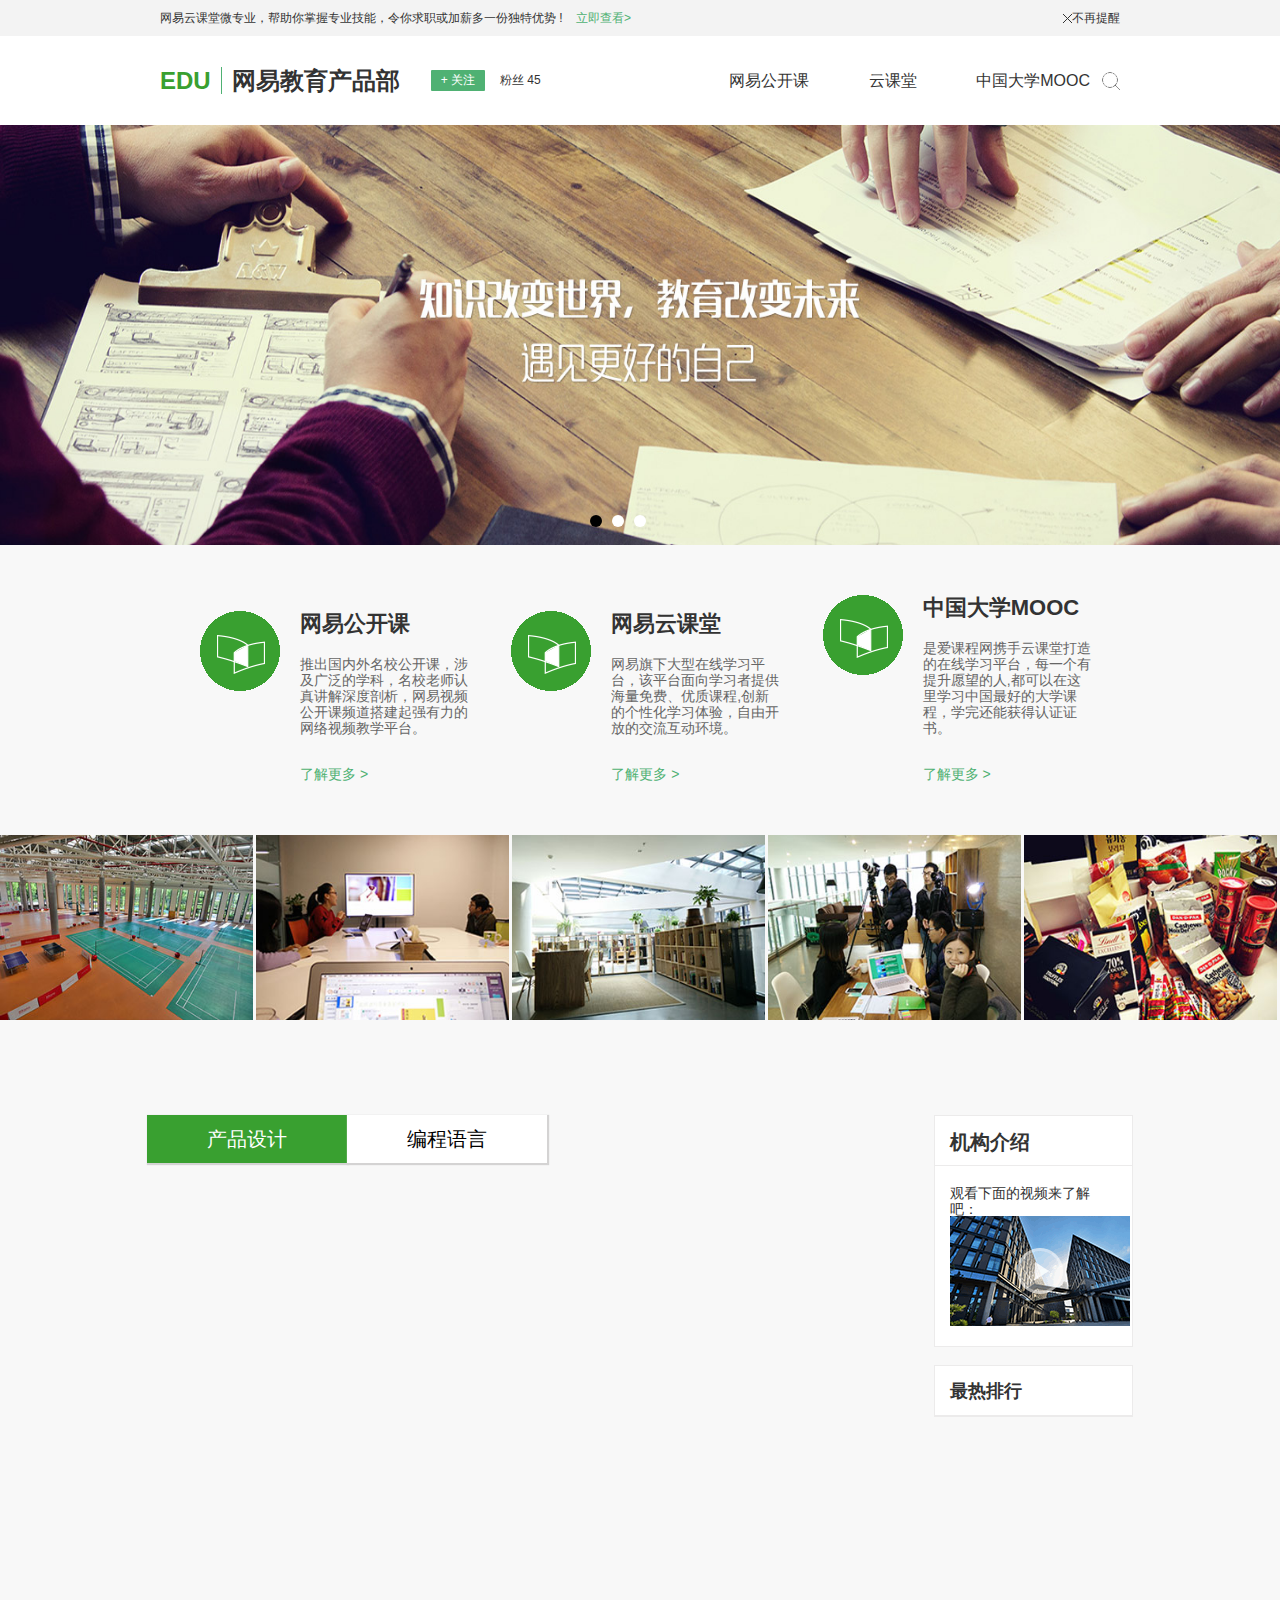
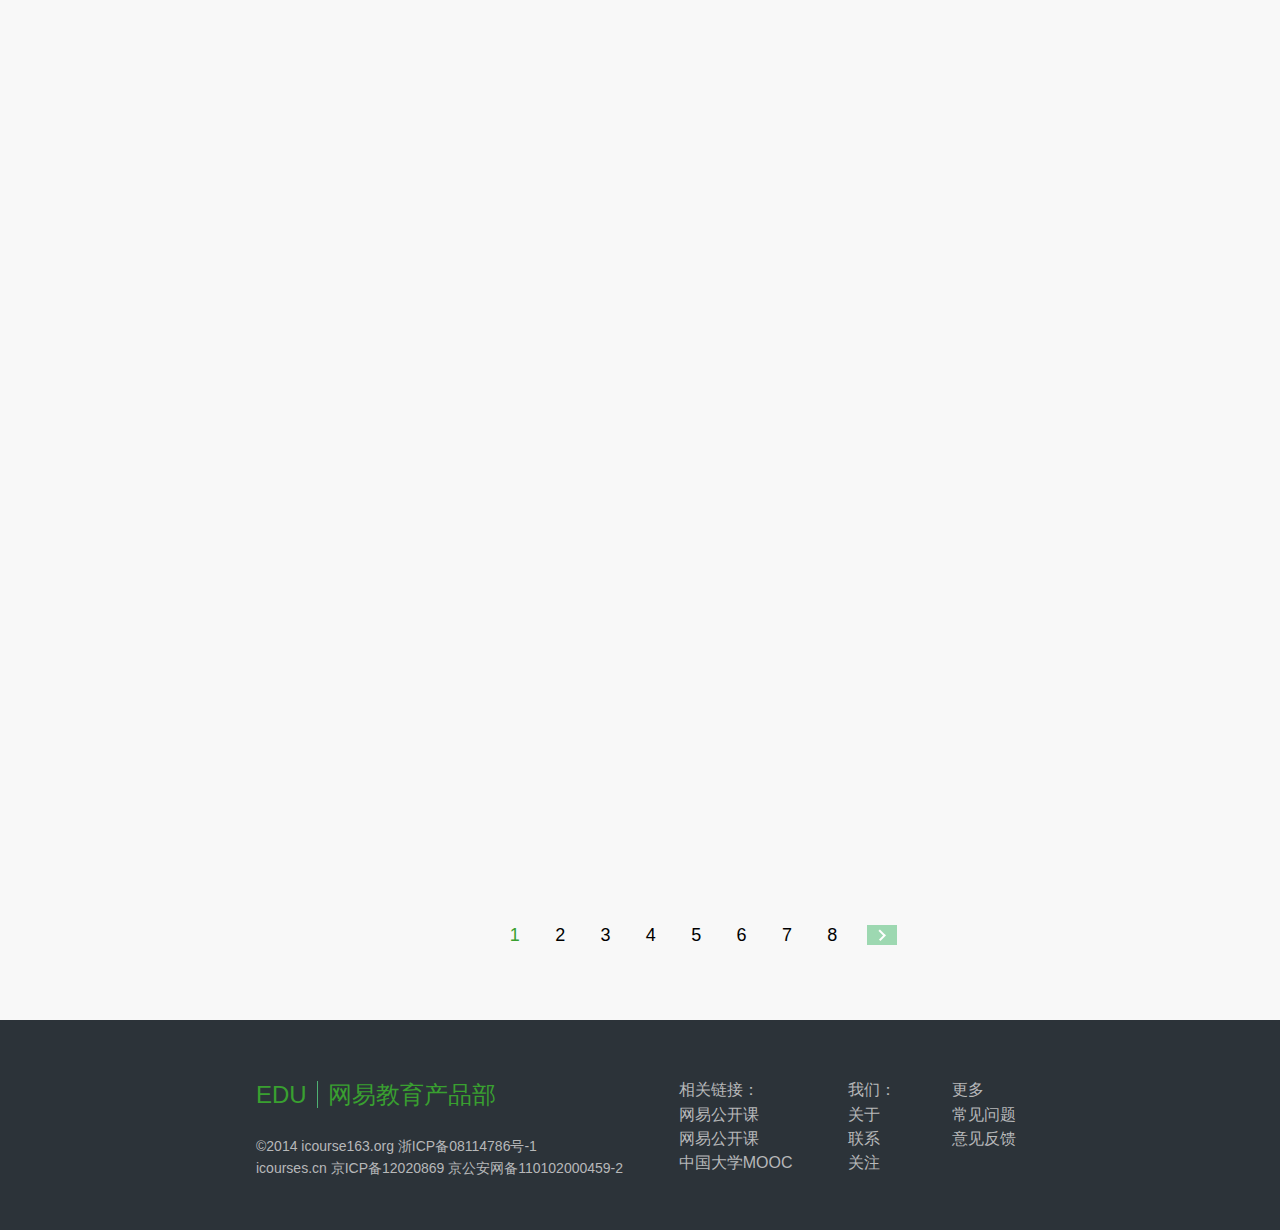
==== commit c1160209: "做了一些响应式布局" ====
--- a/index.html
+++ b/index.html
@@ -1,112 +1,139 @@
 <!DOCTYPE html>
 <html lang="en">
 <head>
-    <meta charset="UTF-8" name="viewport" content="width=device-width,initial-scale=1.0,user-scalable=no"/>
+    <meta charset="UTF-8" />
+    <meta http-equiv="Access-Control-Allow-Origin" content="*">
     <title>网易教育产品部</title>
     <link rel="stylesheet" href="css/style.css">
 </head>
 <body>
-    <div class="g-pro">
-        <div class="pro-content">
-            <div class="pro-content-left">
+    <!-- 底部提示 -->
+    <div class="g-tips">
+        <div class="m-tips">
+            <div class="tips">
                 <p>网易云课堂微专业，帮助你掌握专业技能，令你求职或加薪多一份独特优势 !<span><a href="http://study.163.com/smartSpec/intro.htm"> 立即查看></a></span></p>
             </div>
-            <div class="pro-content-right">不再提醒</div>
-        </div>
-    </div>
-    <div class="g-nav">
-        <div class="nav-content">
-            <div class="nav-left">
-                <div class="nav-left-head"><h1><span class="green">EDU</span>网易教育产品部</h1></div>
-                <div class="follow-btn"><span class="force">+ 关注</span><span class='cancel'> &nbsp;取消</span></div><span class="f0llow-num">粉丝 45</span>
-            </div>
-            <ul class="nav-list">
+            <div class="close">不再提醒</div>
+        </div>
+    </div>
+    <!--  -->
+    <!-- 标志、关注、导航模块 -->
+    <div class="g-hd">
+        <div class="m-hd">
+            <div class="fl">
+                <div class="logo"><h1><span class="green">EDU</span>网易教育产品部</h1></div>
+                <div class="btn"><span class="follow">+ 关注</span><span class='cancel'> &nbsp;取消</span></div><span class="follow-num">粉丝 45</span>
+            </div>
+            <ul class="nav ">
                     <li><a href="http://open.163.com/">网易公开课</a></li>
                     <li><a href="http://study.163.com/">云课堂</a></li>
                     <li><a href="http://www.icourse163.org/">中国大学MOOC</a></li>
             </ul>
         </div>
     </div>
-    <div class="g-banner">
-        <div id="list" style="top:-420px;" >
-            <a href=""><img src="images/banner3.jpg" alt="3"/></a>
-            <a href="http://open.163.com/"><img src="images/banner1.jpg" alt="1"/></a>
-            <a href="http://study.163.com/"><img src="images/banner2.jpg" alt="2" /></a>
-            <a href="http://www.icourse163.org/"><img src="images/banner3.jpg" alt="3"/></a>
-            <a href=""><img src="images/banner1.jpg" alt="1"/></a>
-        </div>
-        <div id="buttons">
-            <span index="1" class="on"></span>
-            <span index="2"></span>
-            <span index="3"></span>
-        </div>
-    </div>
-    <div class="g-product">
-        <div class="product-content">
+    <!--  -->
+    <!-- 主体部分 -->
+    <div class="g-bd">
+        <!-- 图片轮播 -->
+        <div class="g-mnc1">
+            <div class="sld" style="top:0px;" >
+                <a href="http://open.163.com/"><img src="images/banner1.jpg" alt="1"/></a>
+                <a href="http://study.163.com/"><img src="images/banner2.jpg" alt="2" /></a>
+                <a href="http://www.icourse163.org/"><img src="images/banner3.jpg" alt="3"/></a>
+                <a href=""><img src="images/banner1.jpg" alt="1"/></a>
+            </div>
+            <div class="btn">
+                <span index="1" class="on"></span>
+                <span index="2"></span>
+                <span index="3"></span>
+            </div>
+        </div>
+        <!--  -->
+        <!-- 产品详情 -->
+        <div class="g-mnc2">
+            <div class="m-lst">
+                <ul>
+                    <li class="open">
+                        <div class="detail">
+                            <h3>网易公开课</h3>
+                            <p>推出国内外名校公开课，涉及广泛的学科，名校老师认真讲解深度剖析，网易视频公开课频道搭建起强有力的网络视频教学平台。
+                            </p>
+                            <a href="http://open.163.com/">了解更多 ></a>
+                        </div>
+                    </li>
+                    <li class="learn">
+                        <div class="detail">
+                            <h3>网易云课堂</h3>
+                            <p>网易旗下大型在线学习平台，该平台面向学习者提供海量免费、优质课程,创新的个性化学习体验，自由开放的交流互动环境。
+                            </p>
+                            <a href="http://study.163.com/">了解更多 ></a>
+                        </div>
+                    </li>
+                    <li class="mooc">
+                        <div class="detail">
+                            <h3>中国大学MOOC</h3>
+                            <p>是爱课程网携手云课堂打造的在线学习平台，每一个有提升愿望的人,都可以在这里学习中国最好的大学课程，学完还能获得认证证书。</p>
+                            <a href="http://www.icourse163.org/">了解更多 ></a></li>
+                        </div>
+                </ul>
+            </div>
+        </div>
+        <!--  -->
+        <!-- 图片展示 -->
+        <div class="g-mnc3">
+            <div class="pic left"><img src="images/work1.jpg" alt="1"></div>
+            <div class="pic"><img src="images/work2.jpg" alt="2"></div>
+            <div class="pic"><img src="images/work3.jpg" alt="3"></div>
+            <div class="pic"><img src="images/work4.jpg" alt="4"></div>
+            <div class="pic right"><img src="images/work5.jpg" alt="5"></div>
+        </div>
+        <!--  -->
+        <!-- 课程 -->
+        <div class="g-mnc4">
+            <div class="g-main-course">
+                <div class="tab1">产品设计</div>
+                <div class="tab2">编程语言</div>
+                <div class="m-lst-cour">
+                    <ul>
+
+                    </ul>
+                </div>
+                <div class="m-page">
+                    <ul>
+                        <li class="pre">&nbsp;&nbsp;&nbsp;&nbsp;&nbsp;&nbsp;&nbsp;&nbsp;&nbsp;</li>
+                        <li class="num">1</li>
+                        <li class="num">2</li>
+                        <li class="num">3</li>
+                        <li class="num">4</li>
+                        <li class="num">5</li>
+                        <li class="num">6</li>
+                        <li class="num">7</li>
+                        <li class="num">8</li>
+                        <li class="nex">&nbsp;&nbsp;&nbsp;&nbsp;&nbsp;&nbsp;&nbsp;&nbsp;&nbsp;</li>
+                    </ul>
+                </div>
+            </div>
+            <!-- 侧栏热门课程 -->
+            <div class="g-side-hot">
+                <div class="sd1"><h2>机构介绍</h2></div>
+                <div class="sd2"><p>观看下面的视频来了解吧：</p>
+                </div>
+                <div class="sd3"><h3>最热排行</h3></div>
+                <div class="sd4">
+                    <ul>
+
+                    </ul>
+                </div>
+            </div>
+            <!--  -->
+        </div>
+        <!--  -->
+    </div>
+    <!--  -->
+    <div class="g-ft">
         <ul>
-            <li class="open-icon">
-            <div class="product">
-                <h3>网易公开课</h3><p>推出国内外名校公开课，涉及广泛的学科，名校老师认真讲解深度剖析，网易视频公开课频道搭建起强有力的网络视频教学平台。</p><a href="http://open.163.com/">了解更多 ></a></div></li>
-            <li class="learn-icon">
-            <div class="product">
-                <h3>网易云课堂</h3>
-                <p>网易旗下大型在线学习平台，该平台面向学习者提供海量免费、优质课程,创新的个性化学习体验，自由开放的交流互动环境。</p>
-                <a href="http://study.163.com/">了解更多 ></a>
-            </div></li>
-            <li class="mooc-icon">
-            <div class="product">
-                <h3>中国大学MOOC</h3>
-                <p>是爱课程网携手云课堂打造的在线学习平台，每一个有提升愿望的人,都可以在这里学习中国最好的大学课程，学完还能获得认证证书。</p>
-                <a href="http://www.icourse163.org/">了解更多 ></a></li>
-            </div>
-        </ul>
-        </div>
-    </div>
-    <div class="g-img-dis">
-        <div class="pic"><img src="images/work1.jpg" alt="1"></div>
-        <div class="pic"><img src="images/work2.jpg" alt="2"></div>
-        <div class="pic"><img src="images/work3.jpg" alt="3"></div>
-        <div class="pic"><img src="images/work4.jpg" alt="4"></div>
-        <div class="pic"><img src="images/work5.jpg" alt="5"></div>
-    </div>
-    <div class="g-course">
-        <div class="g-main-course">
-            <div class="design">产品设计</div>
-            <div class="languge">编程语言</div>
-            <div class="course-list">
-                <ul>
-                </ul>
-            </div>
-            <div class="next">
-                <ul>
-                    <li class="pre">&nbsp;&nbsp;&nbsp;&nbsp;&nbsp;&nbsp;&nbsp;&nbsp;&nbsp;</li>
-                    <li class="num">1</li>
-                    <li class="num">2</li>
-                    <li class="num">3</li>
-                    <li class="num">4</li>
-                    <li class="num">5</li>
-                    <li class="num">6</li>
-                    <li class="num">7</li>
-                    <li class="num">8</li>
-                    <li class="nex">&nbsp;&nbsp;&nbsp;&nbsp;&nbsp;&nbsp;&nbsp;&nbsp;&nbsp;</li>
-                </ul>
-            </div>
-        </div>
-        <div class="g-side-hot">
-            <div class="org-intro"><h2>机构介绍</h2></div>
-            <div class="org-movie"><p>观看下面的视频来了解吧：</p></div>
-            <div class="hot-list"><h3>最热排行</h3></div>
-            <div class="hot-item">
-                <ul>
-
-                </ul>
-            </div>
-        </div>
-    </div>
-    <div class="g-footer">
-        <ul>
-            <li>
-                <div class="footer-logo">
+            <li>
+                <div class="ft-logo">
                     <p class="logo-name"><span class="green">EDU</span>网易教育产品部</p>
                     <p>©2014 icourse163.org 浙ICP备08114786号-1</p>
                     <p>icourses.cn 京ICP备12020869 京公安网备110102000459-2</p>
@@ -137,41 +164,45 @@
             </li>
         </ul>
     </div>
-    <div class="g-dis-login">
+    <!-- 登录表单 -->
+    <div class="g-log">
         <div class="mask">
-        <form  class="loginForm" name="loginForm">
-            <div class="close-icon .clear:after"></div>
+        <form  class="fm" name="loginForm">
+            <div class="close .clear:after"></div>
             <legend><h1>登录网易云课堂</h1></legend>
             <fieldset>
                 <div class="msg"></div>
                 <div>
-                    <input type="text" name="account" id="account"placeholder="账户">
+                    <input type="tel" name="account" id="account"placeholder="账户" required pattern="^0?(13[0-9]|15[012356789]|18[0236789]|14[57])[0-9]{8}$">
                 </div>
                 <div>
                     <input type="password" name="password" id="password" placeholder="密码">
                 </div>
                 <div>
-                    <input id="login" type="button" value="登 录" >
+                    <input class="login" type="button" value="登 录" >
                 </div>
             </fieldset>
         </form>
         </div>
     </div>
-    <div class="g-dis-vedio">
+    <!--  -->
+    <!-- 视频介绍 -->
+    <div class="g-vedio">
         <div class="mask">
-            <div  class="video">
-                <div class="close-video"></div>
+            <div  class="m-video">
+                <div class="close"></div>
                 <h3>请观看下面的视频</h3>
                 <video src="http://mov.bn.netease.com/open-movie/nos/mp4/2014/12/30/SADQ86F5S_shd.mp4" width="860" height="480"  controls>
 
                 </video>
             </div>
-            <div class="controls">
-                <input type="button" value="play" id="videobtn">
+            <!-- <div class="controls">
+                <input type="button" value="play" id="btn">
                 <span id="curtime">0</span>/<span id="duration">0</span>
-            </div>
-        </div>
-    </div>
+            </div> -->
+        </div>
+    </div>
+    <!--  -->
     <script src="js/md5.min.js"></script>
     <script src="js/main.js" type="text/javascript"></script>
 </body>
--- a/css/style.css
+++ b/css/style.css
@@ -1,128 +1,151 @@
 /* reset */
-html,body,img,h1,h2,h3,h4,h5,h6,div,dl,dt,dd,ul,ol,li,p,blockquote,pre,hr,figure,table,caption,th,td,form,fieldset,legend,input,button,textarea,menu,a,video{margin:0;padding:0;}
+html,body,img,h1,h2,h3,h4,h5,h6,div,dl,dt,dd,ul,ol,li,p,form,fieldset,legend,input,button,textarea,a,video{margin:0;padding:0;}
 html,body,fieldset,img{border:0;}
 li{list-style:none;}
 h1,h2,h3,h4,h5,h6,small{font-size:100%;}
 body,textarea{overflow:auto;resize:none;}
 a,button{cursor:pointer;}
-h1,h2,h3,h4,h5,h6,em,strong,b{font-weight:bold;}
-del,ins,u,s,a,a:hover{text-decoration:none;}
-body,textarea,input,button,select,keygen,legend{font:12px/1.14 arial,\5b8b\4f53;color:#333;outline:0;}
-body{background:#fff;}
+h1,h2,h3,h4,h5,h6{font-weight:bold;}
+a,a:hover{text-decoration:none;}
+body,input,button,legend{font:12px/1.14 arial,\5b8b\4f53;color:#333;outline:0;}
+body{background:#fff;min-width: 999px;}
 a,a:hover{color:#333;}
 body{background-color: #f8f8f8}
-
-.g-pro{height: 36px;background-color: #f3f3f3}
-.pro-content{width: 75%;margin: 0 auto;line-height: 36px;}
-.pro-content-left{float: left;}
-.pro-content a{color: #4fb173;margin-left: 10px; }
-.pro-content-right{ text-align: right; background: url(../images/close.png) 95% 50% no-repeat;}
-
-.g-nav{height: 89px;background-color: #ffffff}
-.nav-content{width: 75%;margin: 0 auto;line-height: 89px;}
-.nav-left{float: left;}
-.nav-left-head{float: left;font-size: 24px;}
+.mask{position: fixed;top: 0;left: 0;z-index: 999;width: 100%;height: 100%;background:rgba(0,0,0,0.6) ;}
+/*整体布局*/
+.g-tips{height: 36px;background-color: #f3f3f3;}
+.g-hd{height: 89px;background-color: #fff;}
+.g-bd{display: block;width: 100%}
+.g-mnc1{position: relative;height: 420px; overflow: hidden;width: 100%;}
+.g-mnc2{height: 290px;background-color: #f8f8f8}
+.g-mnc3{display: block; height: 220px;}
+.g-mnc4{position: relative;width: 77%;margin: 0 auto; margin-top: 60px;}
+.g-ft{position: absolute;top: 2620px; height: 210px;width:100%;background-color: #2c3339;color: #b7b8b9;font-size: 16px;}
+/*顶部提示*/
+.m-tips{width: 75%;margin: 0 auto;line-height: 36px;}
+.tips{float: left;}
+.tips a{color: #4fb173;margin-left: 10px; }
+.m-tips .close{ text-align: right;cursor: pointer; background: url(../images/close.png) 95% 50% no-repeat;}
+/*关注与取消关注模块*/
+.m-hd{width: 75%;margin: 0 auto;line-height: 89px;}
+.m-hd .fl{float: left;}
+.logo{float: left;font-size: 24px;}
 .green{color: #39a030; border-right: 1px solid #4fb173;margin-right: 10px;padding-right: 10px;}
-.follow-btn{display: inline-block;height: 21px;padding: 0px 10px;line-height: 21px;border-radius: 1px;cursor: pointer; margin: 0px 15px 0px 31px; background-color: #4fb173;color: #ffffff}
-.follow-btn:hover{background-color: #2fb556;}
-.follow-btn-ed{border:1px solid #efefef; background-color: #f8f8f8;color: #333333}
-.follow-btn-ed:hover{background-color: #fff;}
+.m-hd .btn{display: inline-block;height: 21px;padding: 0px 10px;line-height: 21px;border-radius: 1px;cursor: pointer; margin: 0px 15px 0px 31px; background-color: #4fb173;color: #ffffff}
+.m-hd .btn:hover{background-color: #2fb556;}
+.m-hd .btn-folled{border:1px solid #efefef; background-color: #f8f8f8;color: #333333}
+.m-hd .btn-folled:hover{background-color: #fff;}
 
 .cancel{display: none; border-left: 1px solid #cccccc;padding-left: 8px;margin-left: 5px;color: #999999;height: 12px;font-size: 12px;line-height: 12px;}
 .cancel:hover{color: #21a557;text-decoration: underline}
-.nav-list{list-style: none;float: right;font-size: 16px; color: #747474;background: url(../images/search.png) no-repeat 100% 50%;}
-.nav-list li{display: inline-block;margin-left: 25px;margin-right: 30px; }
-.nav-list a:hover{color: #4fb173;}
-
-.g-banner{position: relative;height: 420px; overflow: hidden;}
-#list { width: 100%;height: 2000px; position: absolute; z-index: 1;}
-#list img {width: 100%;height: 420px;display: table-row;}
-#buttons { position: absolute; height: 10px; width: 100px; z-index: 2; bottom: 20px; left: 50%;transform: translateX(-50%);}
-#buttons span { cursor: pointer; float: left; width: 12px; height: 12px; border-radius: 50%; background: #ffffff; margin-right: 10px;}
-#buttons .on {  background: black;}
-
-.g-product{height: 290px;background-color: #f8f8f8 }
-.g-product .product-content{width: 75%;margin: 0 auto; }
-.product-content ul{float: left;}
-.product-content li{display: inline-block;width: 30%;margin-left: 20px;}
-.product-content .open-icon{background: url(../images/mooc.png)  20px 50px no-repeat; }
-.product-content .learn-icon{background: url(../images/mooc.png)  20px 50px no-repeat; }
-.product-content .mooc-icon{background: url(../images/mooc.png)  20px 50px no-repeat; }
-.product{margin-top: 50px;margin-left: 120px; font-size: 14px;}
-.product h3{font-size: 22px;}
-.product p{margin-bottom: 30px;margin-top: 21px;color: #666666}
-.product a{color:  #4fb173;}
-
-.g-dis-img{height: 220px;}
+.nav{list-style: none;float: right;font-size: 16px; color: #747474;background: url(../images/search.png) no-repeat 100% 50%;}
+.nav li{display: inline-block;margin-left: 25px;margin-right: 30px; }
+.nav a:hover{color: #4fb173;}
+/*图片轮播*/
+.sld { width: 100%;height: 2000px; position: absolute; z-index: 1;}
+.sld img {width: 100%;height: 420px;display: table-row;}
+.g-mnc1 .btn{ position: absolute; height: 10px; width: 100px; z-index: 2; bottom: 20px; left: 50%;transform: translateX(-50%);}
+.g-mnc1 .btn span { cursor: pointer; float: left; width: 12px; height: 12px; border-radius: 50%; background: #ffffff; margin-right: 10px;}
+.g-mnc1 .btn .on {background: black;}
+/*产品详情*/
+.m-lst{width: 75%;margin: 0 auto; }
+.m-lst ul{float: left;}
+.m-lst li{display: inline-block;width: 30%;margin-left: 20px;}
+.m-lst .open,.learn,.mooc {background: url(../images/mooc.png)  20px 50px no-repeat; }
+.m-lst .detail{margin-top: 50px;margin-left: 120px; font-size: 14px;}
+.m-lst .detail h3{font-size: 22px;}
+.m-lst .detail p{margin-bottom: 30px;margin-top: 21px;color: #666666}
+.m-lst .detail a{color:  #4fb173;}
+/*图片展示*/
 .pic{float: left;width: 20%;}
 .pic img{width: 99%; height: 185px; }
 
-
-.g-course{position: relative;width: 77%;margin: 0 auto; margin-top: 270px; }
-.g-main-course{position: absolute;left: 0;top: 0; width: 80%;}
-.design{position: absolute;left: 0;top: 0;width: 200px;height: 48px;font-size: 20px; box-shadow: 1px 1px 1px 1px #d4d3d3; text-align: center;line-height: 48px;}
-.languge{position: absolute;left: 200px;top: 0;width: 200px;height: 48px;font-size: 20px; box-shadow: 1px 1px 1px 1px #d4d3d3;text-align: center;line-height: 48px; }
-.course-list{position: absolute;top: 80px;left: 0;width: 100%}
-.course-list ul{float: left;width: 100%;}
-.course-list li{background-color: #ffffff; padding-bottom: 10px;}
-.course-list li img{width: 100%;height: 55%;}
-.course-list li:hover{box-shadow: 1px 2px 2px 2px #d4d3d3;}
-.course-list li:hover a{color: #39a030}
-.list-item{display: inline-block;background-color: #ffffff; width: 23%;height: 230px;margin-right:8px;margin-bottom: 20px;border:1px solid #ffffff;box-shadow: 1px 2px 2px 2px #f1f1f1; }
-.item-content{margin-top: 6px;}
-.item-content p{margin-top: 10px;margin-left: 5px;}
+.g-main-course{position: absolute;left: 0;top: 0; width: 80%;z-index: 100;}
+.tab1{position: absolute;left: 0;top: 0;width: 200px;height: 48px;font-size: 20px; box-shadow: 1px 1px 1px 1px #d4d3d3; text-align: center;line-height: 48px;cursor: pointer;}
+.tab2{position: absolute;left: 200px;top: 0;width: 200px;height: 48px;font-size: 20px; box-shadow: 1px 1px 1px 1px #d4d3d3;text-align: center;line-height: 48px;cursor: pointer; }
+.m-lst-cour{position: absolute;top: 80px;left: 0;width: 100%;z-index: -10;}
+.m-lst-cour ul{float: left;width: 100%;}
+.m-lst-cour li{background-color: #ffffff;position: relative; padding-bottom: 10px;z-index: 10;}
+.m-lst-cour li img{width: 100%;height: 55%;}
+.m-lst-cour li:hover{box-shadow: 1px 2px 2px 2px #d4d3d3;}
+.m-lst-cour li:hover a{color: #39a030}
+.item{display: inline-block;z-index: 1; width: 23%;height: 230px;margin-right:8px;
+    margin-bottom: 20px;border:1px solid #fff;box-shadow: 1px 1px #f1f1f1;}
+.item-content{margin-top: 6px;z-index: 1;}
+.item-content p{margin-top: 10px;margin-left: 5px;z-index: 1;}
 .item-title{overflow: hidden;text-overflow: ellipsis;white-space: nowrap;width: 98%}
 .item-category{color: #a8a8a8}
 .learnerCount{display: inline-block; border: 1px solid #a8a8a8;border-radius: 3px;padding: 3px 3px 3px 12px;margin-left: 5px; color: #a8a8a8;background: url(../images/count.png) 3px 3px no-repeat;text-align: right;}
 .price{color: red}
+/*弹窗*/
+.item .detail{position: absolute;display: none;left: 102%;height: 245px;
+    z-index: 9999;box-shadow: 1px 1px 2px 1px #c1c0c0;background-color: #f8f8f8;width: 209.5%;}
+.item .detail  .top{background-color: #fff;width: 100;height: 60%;}
+.item .detail img {float: left;padding-left: 5px;padding-top: 5px;height: 86.5%;width: 47.7%;}
+.item .detail .content{float: left;text-indent: 20px;display: inline-block;}
+.item .detail .content .item-title{font-size: 16px;width: 186px;margin: 10px 0;}
+.item .detail .content p{margin: 10px 0}
+.item .detail .content .learnerCount {margin-left: 20px;text-indent: 5px;}
+.item .detail  .descript{height: 30%; padding: 10px;font: 14px/16px "微软雅黑";overflow: auto;}
 
-.next{position: absolute;right: 24px;top: 1410px;height: 20px;}
-.next ul{float: left;}
-.next li{display: inline-block;margin: 0px 10px;line-height: 20px ;font-size: 18px;}
-.next li[class="num"]:hover {background-color: #9dd8b1;color: #ffffff;cursor: pointer;}
-.next .num{padding: 0 6px;}
-.next .pre{background: url(../images/pre.png) 0px 0px no-repeat;}
-.next .nex{background: url(../images/next.png) 0px 0px no-repeat;margin-right: 0}
+/*分页*/
+.m-page{position: absolute;right: 24px;top: 1410px;height: 20px;}
+.m-page ul{float: left;}
+.m-page li{display: inline-block;margin: 0px 10px;line-height: 20px ;font-size: 18px;}
+.m-page li[class="num"]:hover {background-color: #9dd8b1;color: #ffffff;cursor: pointer;}
+.m-page .num{padding: 0 6px;}
+.m-page .pre{background: url(../images/pre.png) 0px 0px no-repeat;cursor: pointer;}
+.m-page .nex{background: url(../images/next.png) 0px 0px no-repeat;margin-right: 0;cursor: pointer;}
+/*机构介绍*/
+.sd1{position: absolute;top: 0;right: 0;width: 20%;height: 50px;vertical-align: middle; background-color: #ffffff;border:1px solid #ecebeb;}
+.sd1 h2{margin: 15px 15px;font-size: 20px;}
+.sd2{position: absolute;top: 50px;right: 0;width: 20%;height: 180px; border:1px solid #ecebeb;background: url(../images/intro.png) 15px 50px no-repeat;background-color: #ffffff;}
+.sd2 p{margin: 20px 15px 10px ;font-size: 14px;}
+/*热门排行*/
+.sd3{position: absolute;top: 250px;right: 0;width: 20%; height: 50px;background-color: #ffffff;border:1px solid #ecebeb;}
+.sd3 h3{margin: 15px 15px;font-size: 18px;}
+.sd4{position: absolute;top: 300px;right: 0;width: 20%; background-color: #ffffff;border:1px solid #ecebeb;}
+.sd4 li{height: 50px;margin-bottom: 20px;}
+.sd4 li img{height: 100%;width: 25%;float: left;margin-left: 15px;}
+.sd4 div{margin-left: 85px;margin-top: 15px;height: 50px;}
+.sd4:hover{box-shadow: 1px 1px 0px 0px #d4d3d3;}
+.sd4 .hotcount{color: #a8a8a8;background: url(../images/count.png) 0px 1.5px no-repeat;padding-left: 15px;}
 
 
-.org-intro{position: absolute;top: 0;right: 0;width: 20%;height: 50px;vertical-align: middle; background-color: #ffffff;border:1px solid #ecebeb;}
-.org-intro h2{margin: 15px 15px;font-size: 20px;}
-.org-movie{position: absolute;top: 50px;right: 0;width: 20%;height: 180px; border:1px solid #ecebeb;background: url(../images/intro.png) 15px 50px no-repeat;background-color: #ffffff;}
-.org-movie p{margin: 20px 15px 10px ;font-size: 14px;}
-
-.hot-list{position: absolute;top: 250px;right: 0;width: 20%; height: 50px;background-color: #ffffff;border:1px solid #ecebeb;}
-.hot-list h3{margin: 15px 15px;font-size: 18px;}
-.hot-item{position: absolute;top: 300px;right: 0;width: 20%; background-color: #ffffff;border:1px solid #ecebeb;}
-.hot-item li{height: 50px;margin-bottom: 20px;}
-.hot-item li img{height: 100%;width: 25%;float: left;margin-left: 15px;}
-.hot-item div{margin-left: 85px;margin-top: 15px;height: 50px;}
-.hot-item .hotcount{color: #a8a8a8;background: url(../images/count.png) 0px 1.5px no-repeat;padding-left: 15px;}
-
-.g-footer ul{float: left;width: 80%;margin-left: 20%}
-.g-footer li{display: inline-block;margin-right: 5%;margin-top: 6%;vertical-align: top;}
-.g-footer{position: absolute;top: 2540px; height: 210px;width:100%;background-color: #2c3339;color: #b7b8b9;font-size: 16px;}
-.g-footer p{margin-bottom: 6px;}
-.g-footer .logo-name{margin-bottom: 30px;color: #39a030;font-size: 24px;}
-.footer-logo p{font-size: 14px;}
+.g-ft ul{float: left;width: 80%;margin-left: 20%}
+.g-ft li{display: inline-block;margin-right: 5%;margin-top: 6%;vertical-align: top;}
+.g-ft p{margin-bottom: 6px;}
+.g-ft .logo-name{margin-bottom: 30px;color: #39a030;font-size: 24px;}
+.ft-logo p{font-size: 14px;}
 .link a{color: #b7b8b9}
 .link a:hover{text-decoration: underline};
 .us{background: url(../images/weibo.png) 3px 10px no-repeat;}
-
-.g-dis-login{display: none;}
-.mask{position: fixed;top: 0;left: 0;z-index: 999;width: 100%;height: 100%;background:rgba(0,0,0,0.7) ;}
-.close-icon{float: right;height: 20px;width: 30px; background: url(../images/close-icon.png) right 10px  top 10px no-repeat;}
-.loginForm{width: 380px;height: 280px;margin:120px auto;background-color: #ffffff;}
-.loginForm legend{font: 18px bold "微软雅黑";color: #000;margin-left: 40px;padding-top: 30px; }
-.loginForm fieldset>div{margin:20px 40px ;}
-.loginForm input{width: 100%;height: 40px;text-indent: 10px;font-size: 18px;}
-.loginForm input[value]{width: 100%;height: 40px;margin-top: 10px;font-size: 18px;border:2px solid #d5e3da; border-top: none;border-left: none; background-color: #1ea73f;color: #fff}
+/*登录框*/
+.g-log{display: none;}
+.fm{width: 380px;height: 280px;margin:120px auto;background-color: #ffffff;}
+.fm .close{float: right;height: 20px;width: 30px; background: url(../images/close-icon.png) right 10px  top 10px no-repeat;}
+.fm legend{padding-top: 30px;margin-left: 40px;font: 18px bold "微软雅黑";color: #000; }
+.fm fieldset>div{margin:20px 40px ;}
+.fm input{width: 100%;height: 40px;text-indent: 10px;font-size: 18px;}
+.fm input[value]{width: 100%;height: 40px;margin-top: 10px;font-size: 18px;border:2px solid #d5e3da; border-top: none;border-left: none; background-color: #1ea73f;color: #fff}
 .clear:after{display:block;visibility:hidden;clear:left;height:0;overflow:hidden;content:'.';}
 .clear{zoom:1;}
+/*视频播放*/
+.g-vedio{display: none;}
+.m-video{position: absolute;display: block; width: 900px;height:550px; margin-top: 80px;bottom: 50px; background-color: #fff; left:16%;  }
+.m-video h3{margin-left: 20px;font-size: 25px;margin-top: 20px;margin-bottom: 10px}
+video{margin-left: 20px;}
+.m-video .close{float: right;height: 20px;width: 30px; background: url(../images/close-icon.png) right 10px  top 10px no-repeat;}
 
-.g-dis-vedio{display: none;}
-.video{position: absolute;display: block; width: 900px;height:550px; margin-top: 80px;bottom: 80px; background-color: #fff; left:16%;  }
-.video h3{margin-left: 20px;font-size: 25px;margin-top: 20px;margin-bottom: 10px}
-video{margin-left: 20px;}
-#videobtn{background-color: red;}
-.close-video{float: right;height: 20px;width: 30px; background: url(../images/close-icon.png) right 10px  top 10px no-repeat;}
+/*响应式解决方案*/
+@media (max-width: 1205px) {
+    .g-main-course{width: 76%}
+    .nav{display: none;}
+    .sd1,.sd2,.sd3,.sd4{width: 26%}
+    .item{width: 30%;}
+    .m-video{left: 5%;bottom: 190px;}
+    .pic{width: 24%}
+    .left,.right{width: 13%}
 
+}
+
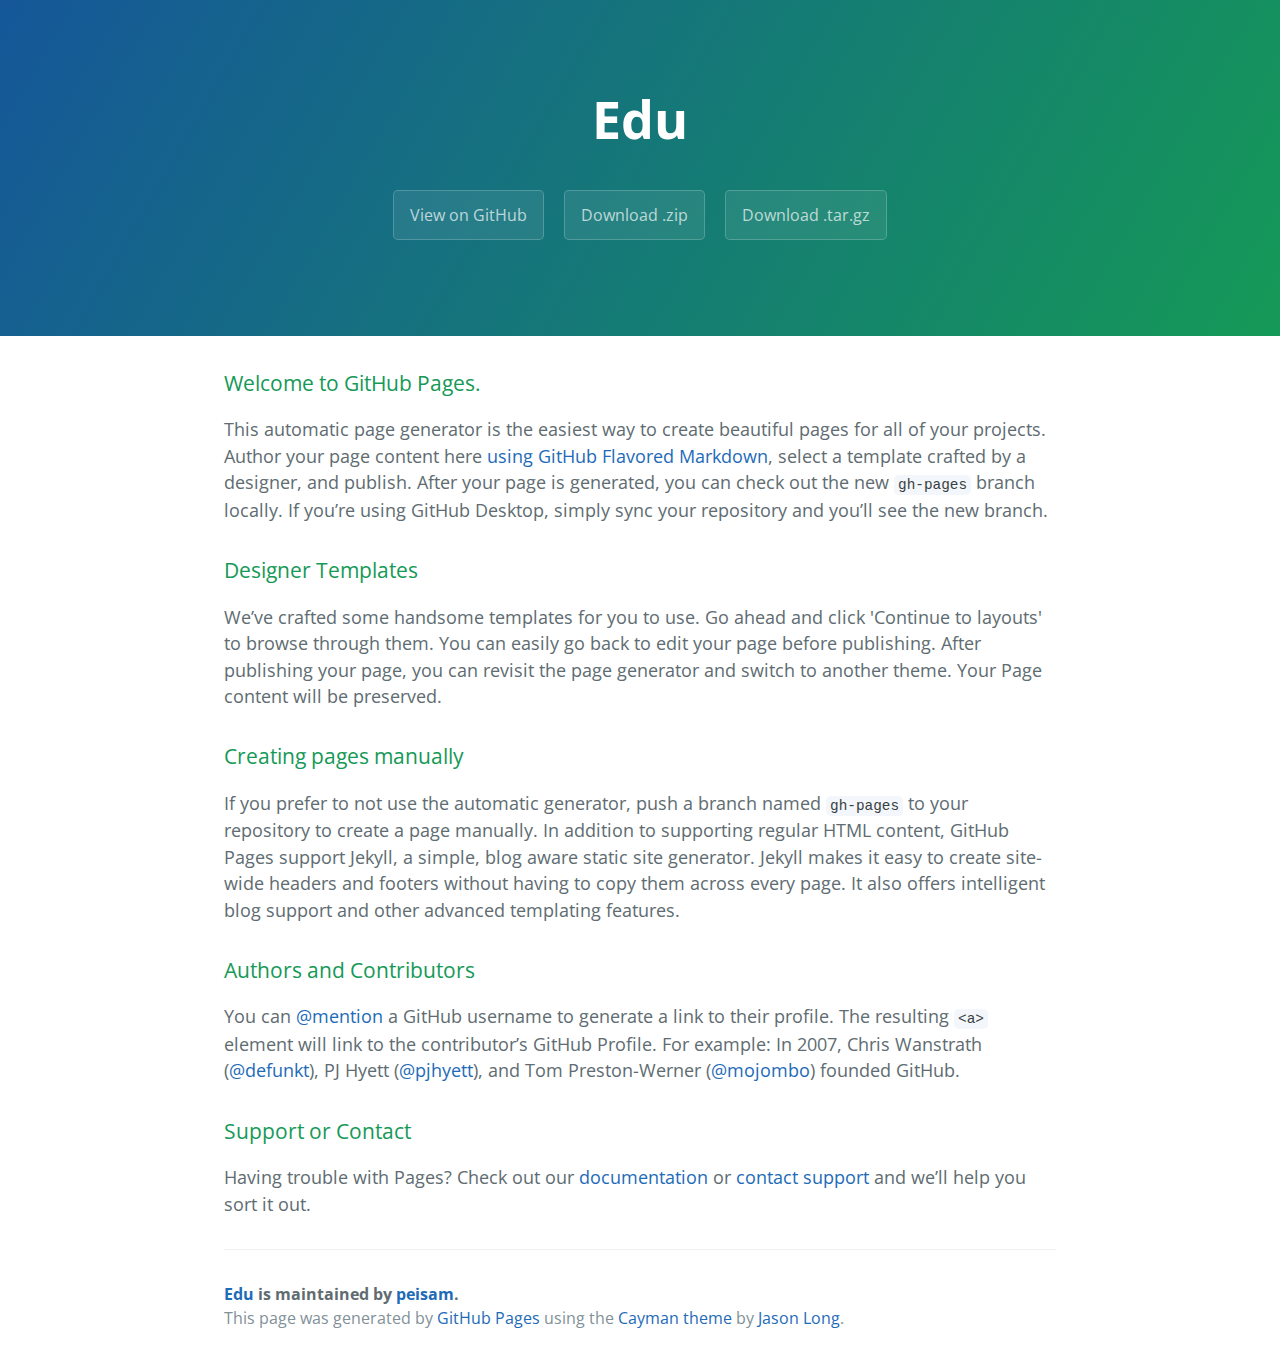
==== commit d1bd31eb: "Create gh-pages branch via GitHub" ====
--- a/index.html
+++ b/index.html
@@ -1,209 +1,57 @@
 <!DOCTYPE html>
-<html lang="en">
-<head>
-    <meta charset="UTF-8" />
-    <meta http-equiv="Access-Control-Allow-Origin" content="*">
-    <title>网易教育产品部</title>
-    <link rel="stylesheet" href="css/style.css">
-</head>
-<body>
-    <!-- 底部提示 -->
-    <div class="g-tips">
-        <div class="m-tips">
-            <div class="tips">
-                <p>网易云课堂微专业，帮助你掌握专业技能，令你求职或加薪多一份独特优势 !<span><a href="http://study.163.com/smartSpec/intro.htm"> 立即查看></a></span></p>
-            </div>
-            <div class="close">不再提醒</div>
-        </div>
-    </div>
-    <!--  -->
-    <!-- 标志、关注、导航模块 -->
-    <div class="g-hd">
-        <div class="m-hd">
-            <div class="fl">
-                <div class="logo"><h1><span class="green">EDU</span>网易教育产品部</h1></div>
-                <div class="btn"><span class="follow">+ 关注</span><span class='cancel'> &nbsp;取消</span></div><span class="follow-num">粉丝 45</span>
-            </div>
-            <ul class="nav ">
-                    <li><a href="http://open.163.com/">网易公开课</a></li>
-                    <li><a href="http://study.163.com/">云课堂</a></li>
-                    <li><a href="http://www.icourse163.org/">中国大学MOOC</a></li>
-            </ul>
-        </div>
-    </div>
-    <!--  -->
-    <!-- 主体部分 -->
-    <div class="g-bd">
-        <!-- 图片轮播 -->
-        <div class="g-mnc1">
-            <div class="sld" style="top:0px;" >
-                <a href="http://open.163.com/"><img src="images/banner1.jpg" alt="1"/></a>
-                <a href="http://study.163.com/"><img src="images/banner2.jpg" alt="2" /></a>
-                <a href="http://www.icourse163.org/"><img src="images/banner3.jpg" alt="3"/></a>
-                <a href=""><img src="images/banner1.jpg" alt="1"/></a>
-            </div>
-            <div class="btn">
-                <span index="1" class="on"></span>
-                <span index="2"></span>
-                <span index="3"></span>
-            </div>
-        </div>
-        <!--  -->
-        <!-- 产品详情 -->
-        <div class="g-mnc2">
-            <div class="m-lst">
-                <ul>
-                    <li class="open">
-                        <div class="detail">
-                            <h3>网易公开课</h3>
-                            <p>推出国内外名校公开课，涉及广泛的学科，名校老师认真讲解深度剖析，网易视频公开课频道搭建起强有力的网络视频教学平台。
-                            </p>
-                            <a href="http://open.163.com/">了解更多 ></a>
-                        </div>
-                    </li>
-                    <li class="learn">
-                        <div class="detail">
-                            <h3>网易云课堂</h3>
-                            <p>网易旗下大型在线学习平台，该平台面向学习者提供海量免费、优质课程,创新的个性化学习体验，自由开放的交流互动环境。
-                            </p>
-                            <a href="http://study.163.com/">了解更多 ></a>
-                        </div>
-                    </li>
-                    <li class="mooc">
-                        <div class="detail">
-                            <h3>中国大学MOOC</h3>
-                            <p>是爱课程网携手云课堂打造的在线学习平台，每一个有提升愿望的人,都可以在这里学习中国最好的大学课程，学完还能获得认证证书。</p>
-                            <a href="http://www.icourse163.org/">了解更多 ></a></li>
-                        </div>
-                </ul>
-            </div>
-        </div>
-        <!--  -->
-        <!-- 图片展示 -->
-        <div class="g-mnc3">
-            <div class="pic left"><img src="images/work1.jpg" alt="1"></div>
-            <div class="pic"><img src="images/work2.jpg" alt="2"></div>
-            <div class="pic"><img src="images/work3.jpg" alt="3"></div>
-            <div class="pic"><img src="images/work4.jpg" alt="4"></div>
-            <div class="pic right"><img src="images/work5.jpg" alt="5"></div>
-        </div>
-        <!--  -->
-        <!-- 课程 -->
-        <div class="g-mnc4">
-            <div class="g-main-course">
-                <div class="tab1">产品设计</div>
-                <div class="tab2">编程语言</div>
-                <div class="m-lst-cour">
-                    <ul>
+<html lang="en-us">
+  <head>
+    <meta charset="UTF-8">
+    <title>Edu by peisam</title>
+    <meta name="viewport" content="width=device-width, initial-scale=1">
+    <link rel="stylesheet" type="text/css" href="stylesheets/normalize.css" media="screen">
+    <link href='https://fonts.googleapis.com/css?family=Open+Sans:400,700' rel='stylesheet' type='text/css'>
+    <link rel="stylesheet" type="text/css" href="stylesheets/stylesheet.css" media="screen">
+    <link rel="stylesheet" type="text/css" href="stylesheets/github-light.css" media="screen">
+  </head>
+  <body>
+    <section class="page-header">
+      <h1 class="project-name">Edu</h1>
+      <h2 class="project-tagline"></h2>
+      <a href="https://github.com/peisam/edu" class="btn">View on GitHub</a>
+      <a href="https://github.com/peisam/edu/zipball/master" class="btn">Download .zip</a>
+      <a href="https://github.com/peisam/edu/tarball/master" class="btn">Download .tar.gz</a>
+    </section>
 
-                    </ul>
-                </div>
-                <div class="m-page">
-                    <ul>
-                        <li class="pre">&nbsp;&nbsp;&nbsp;&nbsp;&nbsp;&nbsp;&nbsp;&nbsp;&nbsp;</li>
-                        <li class="num">1</li>
-                        <li class="num">2</li>
-                        <li class="num">3</li>
-                        <li class="num">4</li>
-                        <li class="num">5</li>
-                        <li class="num">6</li>
-                        <li class="num">7</li>
-                        <li class="num">8</li>
-                        <li class="nex">&nbsp;&nbsp;&nbsp;&nbsp;&nbsp;&nbsp;&nbsp;&nbsp;&nbsp;</li>
-                    </ul>
-                </div>
-            </div>
-            <!-- 侧栏热门课程 -->
-            <div class="g-side-hot">
-                <div class="sd1"><h2>机构介绍</h2></div>
-                <div class="sd2"><p>观看下面的视频来了解吧：</p>
-                </div>
-                <div class="sd3"><h3>最热排行</h3></div>
-                <div class="sd4">
-                    <ul>
+    <section class="main-content">
+      <h3>
+<a id="welcome-to-github-pages" class="anchor" href="#welcome-to-github-pages" aria-hidden="true"><span class="octicon octicon-link"></span></a>Welcome to GitHub Pages.</h3>
 
-                    </ul>
-                </div>
-            </div>
-            <!--  -->
-        </div>
-        <!--  -->
-    </div>
-    <!--  -->
-    <div class="g-ft">
-        <ul>
-            <li>
-                <div class="ft-logo">
-                    <p class="logo-name"><span class="green">EDU</span>网易教育产品部</p>
-                    <p>©2014 icourse163.org 浙ICP备08114786号-1</p>
-                    <p>icourses.cn 京ICP备12020869 京公安网备110102000459-2</p>
-                </div>
-            </li>
-            <li>
-                <div class="link">
-                    <p>相关链接：</p>
-                    <p><a href="">网易公开课</a></p>
-                    <p><a href="">网易公开课</a></p>
-                    <p><a href="">中国大学MOOC</a></p>
-                </div>
-            </li>
-            <li>
-                <div class="us">
-                    <p>我们：</p>
-                    <p>关于</p>
-                    <p>联系</p>
-                    <p id="weibo">关注</p>
-                </div>
-            </li>
-            <li>
-                <div>
-                    <p>更多</p>
-                    <p>常见问题</p>
-                    <p>意见反馈</p>
-                </div>
-            </li>
-        </ul>
-    </div>
-    <!-- 登录表单 -->
-    <div class="g-log">
-        <div class="mask">
-        <form  class="fm" name="loginForm">
-            <div class="close .clear:after"></div>
-            <legend><h1>登录网易云课堂</h1></legend>
-            <fieldset>
-                <div class="msg"></div>
-                <div>
-                    <input type="tel" name="account" id="account"placeholder="账户" required pattern="^0?(13[0-9]|15[012356789]|18[0236789]|14[57])[0-9]{8}$">
-                </div>
-                <div>
-                    <input type="password" name="password" id="password" placeholder="密码">
-                </div>
-                <div>
-                    <input class="login" type="button" value="登 录" >
-                </div>
-            </fieldset>
-        </form>
-        </div>
-    </div>
-    <!--  -->
-    <!-- 视频介绍 -->
-    <div class="g-vedio">
-        <div class="mask">
-            <div  class="m-video">
-                <div class="close"></div>
-                <h3>请观看下面的视频</h3>
-                <video src="http://mov.bn.netease.com/open-movie/nos/mp4/2014/12/30/SADQ86F5S_shd.mp4" width="860" height="480"  controls>
+<p>This automatic page generator is the easiest way to create beautiful pages for all of your projects. Author your page content here <a href="https://guides.github.com/features/mastering-markdown/">using GitHub Flavored Markdown</a>, select a template crafted by a designer, and publish. After your page is generated, you can check out the new <code>gh-pages</code> branch locally. If you’re using GitHub Desktop, simply sync your repository and you’ll see the new branch.</p>
 
-                </video>
-            </div>
-            <!-- <div class="controls">
-                <input type="button" value="play" id="btn">
-                <span id="curtime">0</span>/<span id="duration">0</span>
-            </div> -->
-        </div>
-    </div>
-    <!--  -->
-    <script src="js/md5.min.js"></script>
-    <script src="js/main.js" type="text/javascript"></script>
-</body>
+<h3>
+<a id="designer-templates" class="anchor" href="#designer-templates" aria-hidden="true"><span class="octicon octicon-link"></span></a>Designer Templates</h3>
+
+<p>We’ve crafted some handsome templates for you to use. Go ahead and click 'Continue to layouts' to browse through them. You can easily go back to edit your page before publishing. After publishing your page, you can revisit the page generator and switch to another theme. Your Page content will be preserved.</p>
+
+<h3>
+<a id="creating-pages-manually" class="anchor" href="#creating-pages-manually" aria-hidden="true"><span class="octicon octicon-link"></span></a>Creating pages manually</h3>
+
+<p>If you prefer to not use the automatic generator, push a branch named <code>gh-pages</code> to your repository to create a page manually. In addition to supporting regular HTML content, GitHub Pages support Jekyll, a simple, blog aware static site generator. Jekyll makes it easy to create site-wide headers and footers without having to copy them across every page. It also offers intelligent blog support and other advanced templating features.</p>
+
+<h3>
+<a id="authors-and-contributors" class="anchor" href="#authors-and-contributors" aria-hidden="true"><span class="octicon octicon-link"></span></a>Authors and Contributors</h3>
+
+<p>You can <a href="https://github.com/blog/821" class="user-mention">@mention</a> a GitHub username to generate a link to their profile. The resulting <code>&lt;a&gt;</code> element will link to the contributor’s GitHub Profile. For example: In 2007, Chris Wanstrath (<a href="https://github.com/defunkt" class="user-mention">@defunkt</a>), PJ Hyett (<a href="https://github.com/pjhyett" class="user-mention">@pjhyett</a>), and Tom Preston-Werner (<a href="https://github.com/mojombo" class="user-mention">@mojombo</a>) founded GitHub.</p>
+
+<h3>
+<a id="support-or-contact" class="anchor" href="#support-or-contact" aria-hidden="true"><span class="octicon octicon-link"></span></a>Support or Contact</h3>
+
+<p>Having trouble with Pages? Check out our <a href="https://help.github.com/pages">documentation</a> or <a href="https://github.com/contact">contact support</a> and we’ll help you sort it out.</p>
+
+      <footer class="site-footer">
+        <span class="site-footer-owner"><a href="https://github.com/peisam/edu">Edu</a> is maintained by <a href="https://github.com/peisam">peisam</a>.</span>
+
+        <span class="site-footer-credits">This page was generated by <a href="https://pages.github.com">GitHub Pages</a> using the <a href="https://github.com/jasonlong/cayman-theme">Cayman theme</a> by <a href="https://twitter.com/jasonlong">Jason Long</a>.</span>
+      </footer>
+
+    </section>
+
+  
+  </body>
 </html>
--- a/stylesheets/stylesheet.css
+++ b/stylesheets/stylesheet.css
@@ -0,0 +1,245 @@
+* {
+  box-sizing: border-box; }
+
+body {
+  padding: 0;
+  margin: 0;
+  font-family: "Open Sans", "Helvetica Neue", Helvetica, Arial, sans-serif;
+  font-size: 16px;
+  line-height: 1.5;
+  color: #606c71; }
+
+a {
+  color: #1e6bb8;
+  text-decoration: none; }
+  a:hover {
+    text-decoration: underline; }
+
+.btn {
+  display: inline-block;
+  margin-bottom: 1rem;
+  color: rgba(255, 255, 255, 0.7);
+  background-color: rgba(255, 255, 255, 0.08);
+  border-color: rgba(255, 255, 255, 0.2);
+  border-style: solid;
+  border-width: 1px;
+  border-radius: 0.3rem;
+  transition: color 0.2s, background-color 0.2s, border-color 0.2s; }
+  .btn + .btn {
+    margin-left: 1rem; }
+
+.btn:hover {
+  color: rgba(255, 255, 255, 0.8);
+  text-decoration: none;
+  background-color: rgba(255, 255, 255, 0.2);
+  border-color: rgba(255, 255, 255, 0.3); }
+
+@media screen and (min-width: 64em) {
+  .btn {
+    padding: 0.75rem 1rem; } }
+
+@media screen and (min-width: 42em) and (max-width: 64em) {
+  .btn {
+    padding: 0.6rem 0.9rem;
+    font-size: 0.9rem; } }
+
+@media screen and (max-width: 42em) {
+  .btn {
+    display: block;
+    width: 100%;
+    padding: 0.75rem;
+    font-size: 0.9rem; }
+    .btn + .btn {
+      margin-top: 1rem;
+      margin-left: 0; } }
+
+.page-header {
+  color: #fff;
+  text-align: center;
+  background-color: #159957;
+  background-image: linear-gradient(120deg, #155799, #159957); }
+
+@media screen and (min-width: 64em) {
+  .page-header {
+    padding: 5rem 6rem; } }
+
+@media screen and (min-width: 42em) and (max-width: 64em) {
+  .page-header {
+    padding: 3rem 4rem; } }
+
+@media screen and (max-width: 42em) {
+  .page-header {
+    padding: 2rem 1rem; } }
+
+.project-name {
+  margin-top: 0;
+  margin-bottom: 0.1rem; }
+
+@media screen and (min-width: 64em) {
+  .project-name {
+    font-size: 3.25rem; } }
+
+@media screen and (min-width: 42em) and (max-width: 64em) {
+  .project-name {
+    font-size: 2.25rem; } }
+
+@media screen and (max-width: 42em) {
+  .project-name {
+    font-size: 1.75rem; } }
+
+.project-tagline {
+  margin-bottom: 2rem;
+  font-weight: normal;
+  opacity: 0.7; }
+
+@media screen and (min-width: 64em) {
+  .project-tagline {
+    font-size: 1.25rem; } }
+
+@media screen and (min-width: 42em) and (max-width: 64em) {
+  .project-tagline {
+    font-size: 1.15rem; } }
+
+@media screen and (max-width: 42em) {
+  .project-tagline {
+    font-size: 1rem; } }
+
+.main-content :first-child {
+  margin-top: 0; }
+.main-content img {
+  max-width: 100%; }
+.main-content h1, .main-content h2, .main-content h3, .main-content h4, .main-content h5, .main-content h6 {
+  margin-top: 2rem;
+  margin-bottom: 1rem;
+  font-weight: normal;
+  color: #159957; }
+.main-content p {
+  margin-bottom: 1em; }
+.main-content code {
+  padding: 2px 4px;
+  font-family: Consolas, "Liberation Mono", Menlo, Courier, monospace;
+  font-size: 0.9rem;
+  color: #383e41;
+  background-color: #f3f6fa;
+  border-radius: 0.3rem; }
+.main-content pre {
+  padding: 0.8rem;
+  margin-top: 0;
+  margin-bottom: 1rem;
+  font: 1rem Consolas, "Liberation Mono", Menlo, Courier, monospace;
+  color: #567482;
+  word-wrap: normal;
+  background-color: #f3f6fa;
+  border: solid 1px #dce6f0;
+  border-radius: 0.3rem; }
+  .main-content pre > code {
+    padding: 0;
+    margin: 0;
+    font-size: 0.9rem;
+    color: #567482;
+    word-break: normal;
+    white-space: pre;
+    background: transparent;
+    border: 0; }
+.main-content .highlight {
+  margin-bottom: 1rem; }
+  .main-content .highlight pre {
+    margin-bottom: 0;
+    word-break: normal; }
+.main-content .highlight pre, .main-content pre {
+  padding: 0.8rem;
+  overflow: auto;
+  font-size: 0.9rem;
+  line-height: 1.45;
+  border-radius: 0.3rem; }
+.main-content pre code, .main-content pre tt {
+  display: inline;
+  max-width: initial;
+  padding: 0;
+  margin: 0;
+  overflow: initial;
+  line-height: inherit;
+  word-wrap: normal;
+  background-color: transparent;
+  border: 0; }
+  .main-content pre code:before, .main-content pre code:after, .main-content pre tt:before, .main-content pre tt:after {
+    content: normal; }
+.main-content ul, .main-content ol {
+  margin-top: 0; }
+.main-content blockquote {
+  padding: 0 1rem;
+  margin-left: 0;
+  color: #819198;
+  border-left: 0.3rem solid #dce6f0; }
+  .main-content blockquote > :first-child {
+    margin-top: 0; }
+  .main-content blockquote > :last-child {
+    margin-bottom: 0; }
+.main-content table {
+  display: block;
+  width: 100%;
+  overflow: auto;
+  word-break: normal;
+  word-break: keep-all; }
+  .main-content table th {
+    font-weight: bold; }
+  .main-content table th, .main-content table td {
+    padding: 0.5rem 1rem;
+    border: 1px solid #e9ebec; }
+.main-content dl {
+  padding: 0; }
+  .main-content dl dt {
+    padding: 0;
+    margin-top: 1rem;
+    font-size: 1rem;
+    font-weight: bold; }
+  .main-content dl dd {
+    padding: 0;
+    margin-bottom: 1rem; }
+.main-content hr {
+  height: 2px;
+  padding: 0;
+  margin: 1rem 0;
+  background-color: #eff0f1;
+  border: 0; }
+
+@media screen and (min-width: 64em) {
+  .main-content {
+    max-width: 64rem;
+    padding: 2rem 6rem;
+    margin: 0 auto;
+    font-size: 1.1rem; } }
+
+@media screen and (min-width: 42em) and (max-width: 64em) {
+  .main-content {
+    padding: 2rem 4rem;
+    font-size: 1.1rem; } }
+
+@media screen and (max-width: 42em) {
+  .main-content {
+    padding: 2rem 1rem;
+    font-size: 1rem; } }
+
+.site-footer {
+  padding-top: 2rem;
+  margin-top: 2rem;
+  border-top: solid 1px #eff0f1; }
+
+.site-footer-owner {
+  display: block;
+  font-weight: bold; }
+
+.site-footer-credits {
+  color: #819198; }
+
+@media screen and (min-width: 64em) {
+  .site-footer {
+    font-size: 1rem; } }
+
+@media screen and (min-width: 42em) and (max-width: 64em) {
+  .site-footer {
+    font-size: 1rem; } }
+
+@media screen and (max-width: 42em) {
+  .site-footer {
+    font-size: 0.9rem; } }
--- a/stylesheets/github-light.css
+++ b/stylesheets/github-light.css
@@ -0,0 +1,116 @@
+/*
+   Copyright 2014 GitHub Inc.
+
+   Licensed under the Apache License, Version 2.0 (the "License");
+   you may not use this file except in compliance with the License.
+   You may obtain a copy of the License at
+
+       http://www.apache.org/licenses/LICENSE-2.0
+
+   Unless required by applicable law or agreed to in writing, software
+   distributed under the License is distributed on an "AS IS" BASIS,
+   WITHOUT WARRANTIES OR CONDITIONS OF ANY KIND, either express or implied.
+   See the License for the specific language governing permissions and
+   limitations under the License.
+
+*/
+
+.pl-c /* comment */ {
+  color: #969896;
+}
+
+.pl-c1      /* constant, markup.raw, meta.diff.header, meta.module-reference, meta.property-name, support, support.constant, support.variable, variable.other.constant */,
+.pl-s .pl-v /* string variable */ {
+  color: #0086b3;
+}
+
+.pl-e  /* entity */,
+.pl-en /* entity.name */ {
+  color: #795da3;
+}
+
+.pl-s .pl-s1 /* string source */,
+.pl-smi      /* storage.modifier.import, storage.modifier.package, storage.type.java, variable.other, variable.parameter.function */ {
+  color: #333;
+}
+
+.pl-ent /* entity.name.tag */ {
+  color: #63a35c;
+}
+
+.pl-k /* keyword, storage, storage.type */ {
+  color: #a71d5d;
+}
+
+.pl-pds              /* punctuation.definition.string, string.regexp.character-class */,
+.pl-s                /* string */,
+.pl-s .pl-pse .pl-s1 /* string punctuation.section.embedded source */,
+.pl-sr               /* string.regexp */,
+.pl-sr .pl-cce       /* string.regexp constant.character.escape */,
+.pl-sr .pl-sra       /* string.regexp string.regexp.arbitrary-repitition */,
+.pl-sr .pl-sre       /* string.regexp source.ruby.embedded */ {
+  color: #183691;
+}
+
+.pl-v /* variable */ {
+  color: #ed6a43;
+}
+
+.pl-id /* invalid.deprecated */ {
+  color: #b52a1d;
+}
+
+.pl-ii /* invalid.illegal */ {
+  background-color: #b52a1d;
+  color: #f8f8f8;
+}
+
+.pl-sr .pl-cce /* string.regexp constant.character.escape */ {
+  color: #63a35c;
+  font-weight: bold;
+}
+
+.pl-ml /* markup.list */ {
+  color: #693a17;
+}
+
+.pl-mh        /* markup.heading */,
+.pl-mh .pl-en /* markup.heading entity.name */,
+.pl-ms        /* meta.separator */ {
+  color: #1d3e81;
+  font-weight: bold;
+}
+
+.pl-mq /* markup.quote */ {
+  color: #008080;
+}
+
+.pl-mi /* markup.italic */ {
+  color: #333;
+  font-style: italic;
+}
+
+.pl-mb /* markup.bold */ {
+  color: #333;
+  font-weight: bold;
+}
+
+.pl-md /* markup.deleted, meta.diff.header.from-file */ {
+  background-color: #ffecec;
+  color: #bd2c00;
+}
+
+.pl-mi1 /* markup.inserted, meta.diff.header.to-file */ {
+  background-color: #eaffea;
+  color: #55a532;
+}
+
+.pl-mdr /* meta.diff.range */ {
+  color: #795da3;
+  font-weight: bold;
+}
+
+.pl-mo /* meta.output */ {
+  color: #1d3e81;
+}
+
